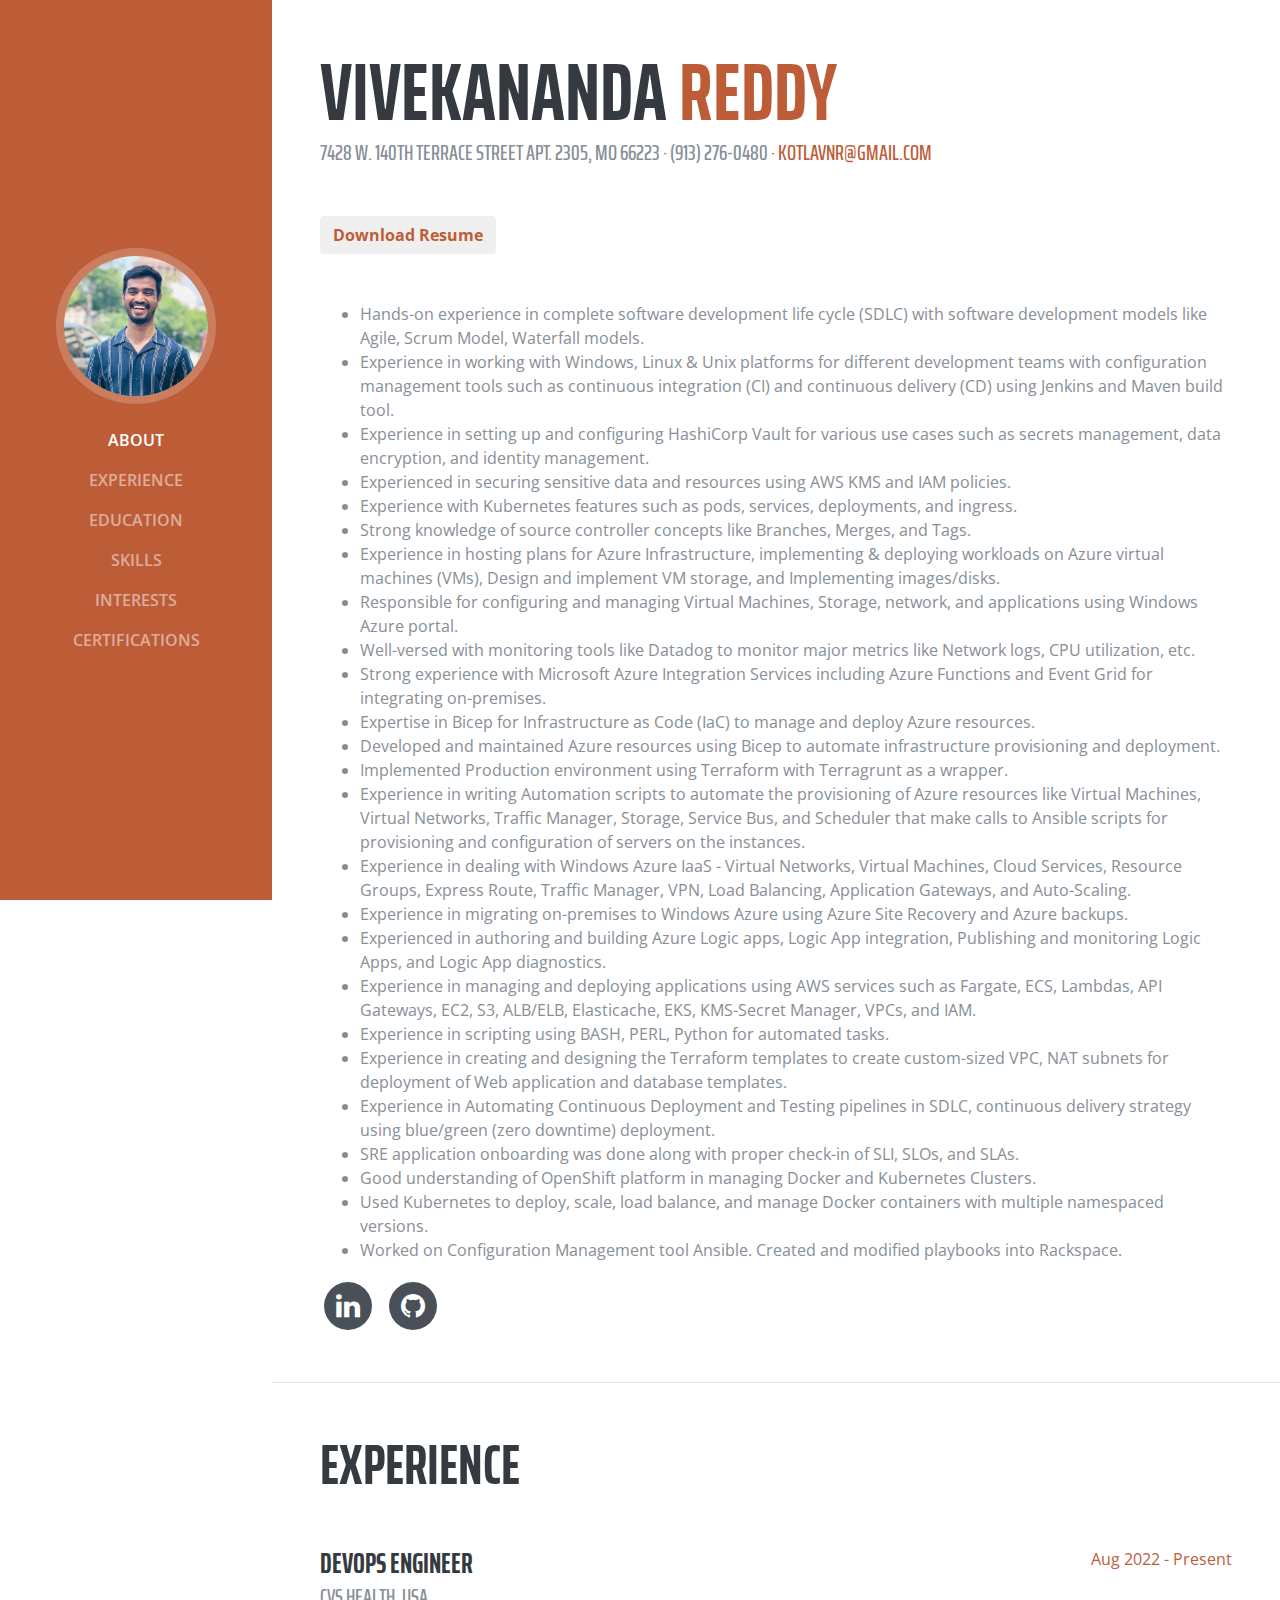
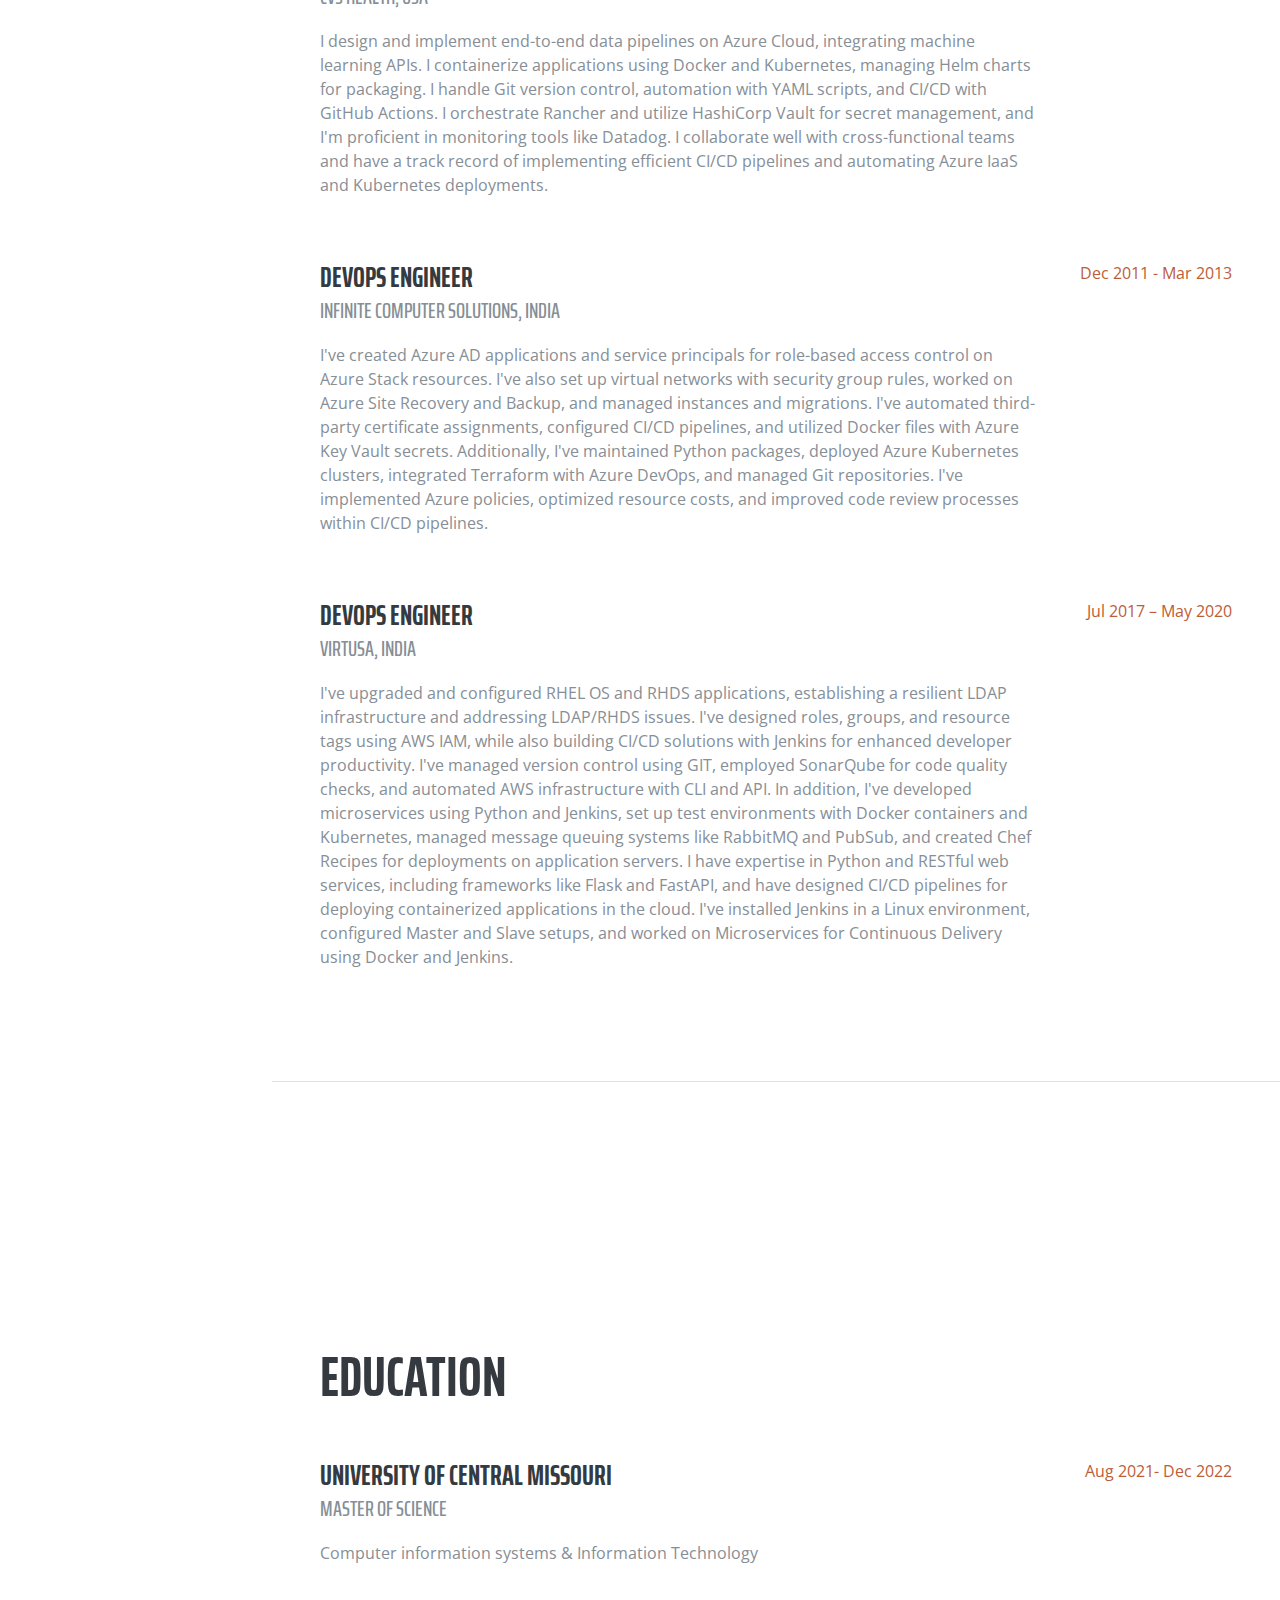
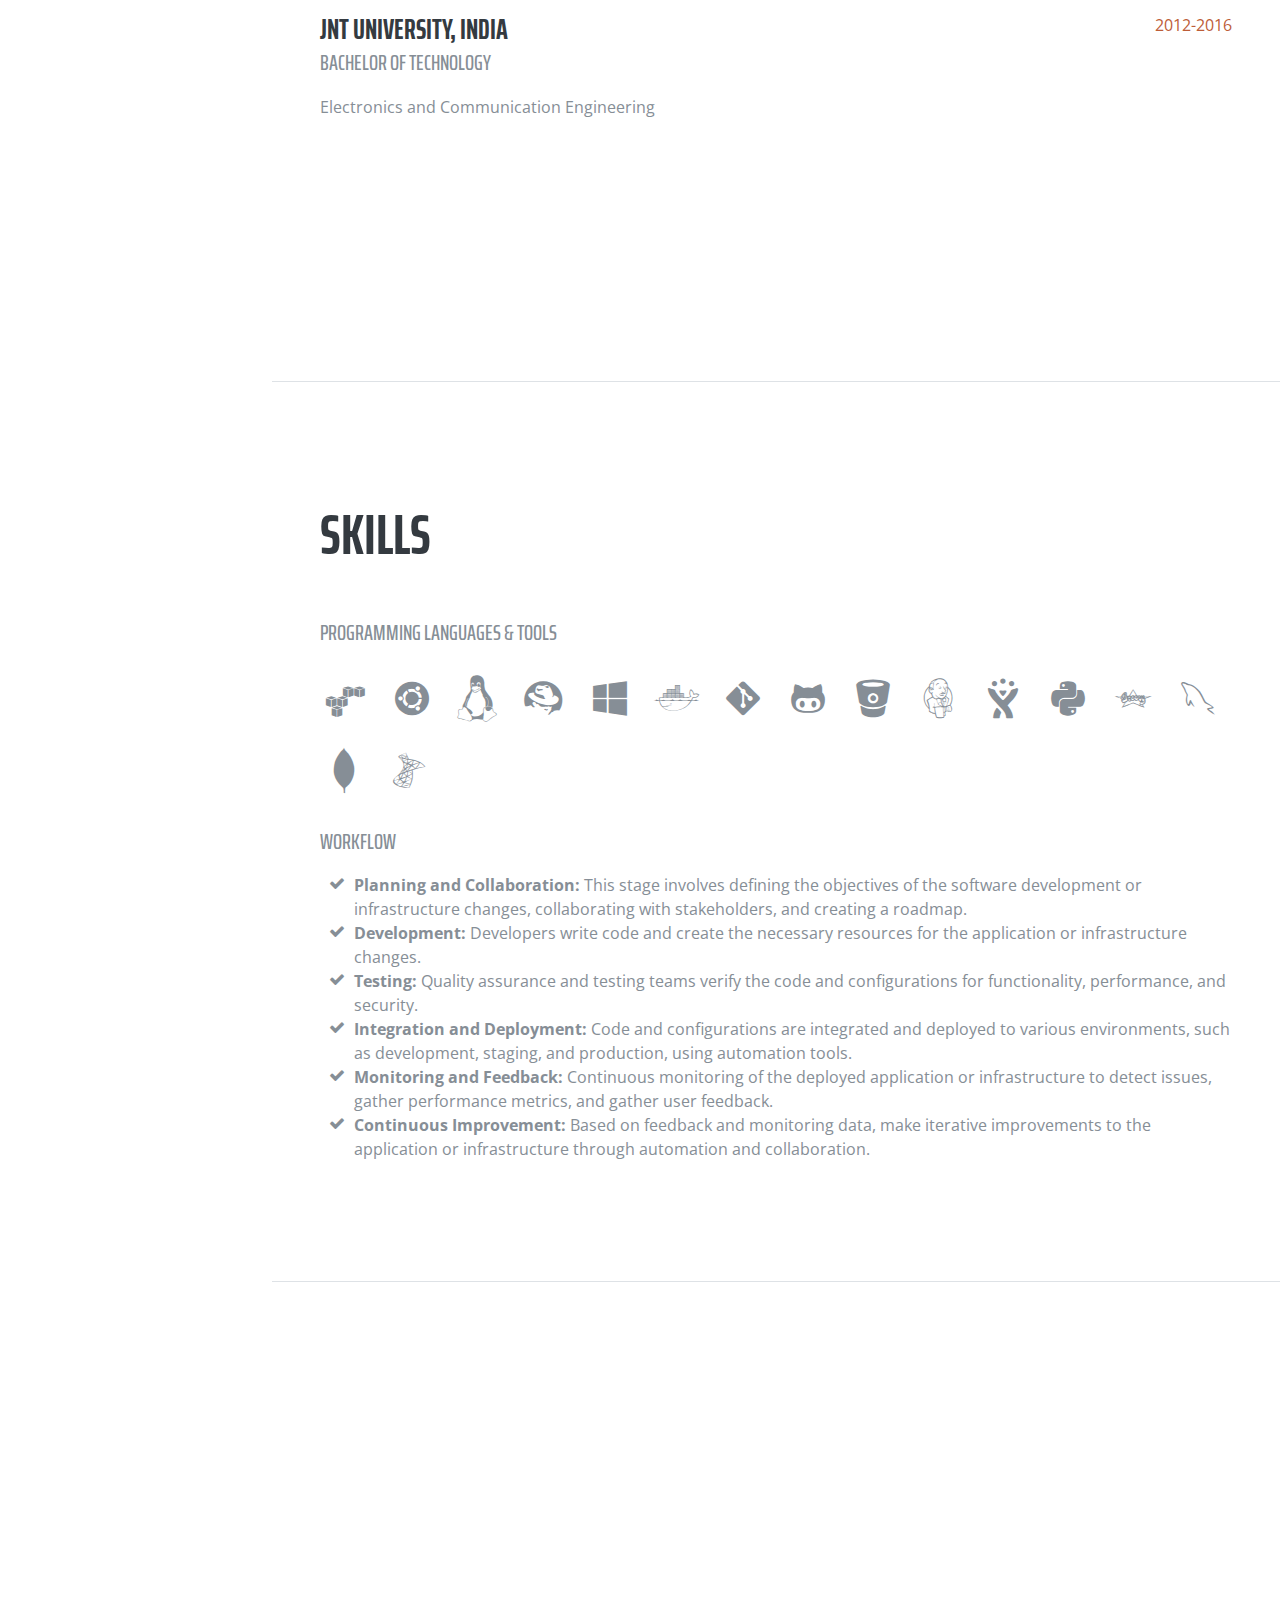
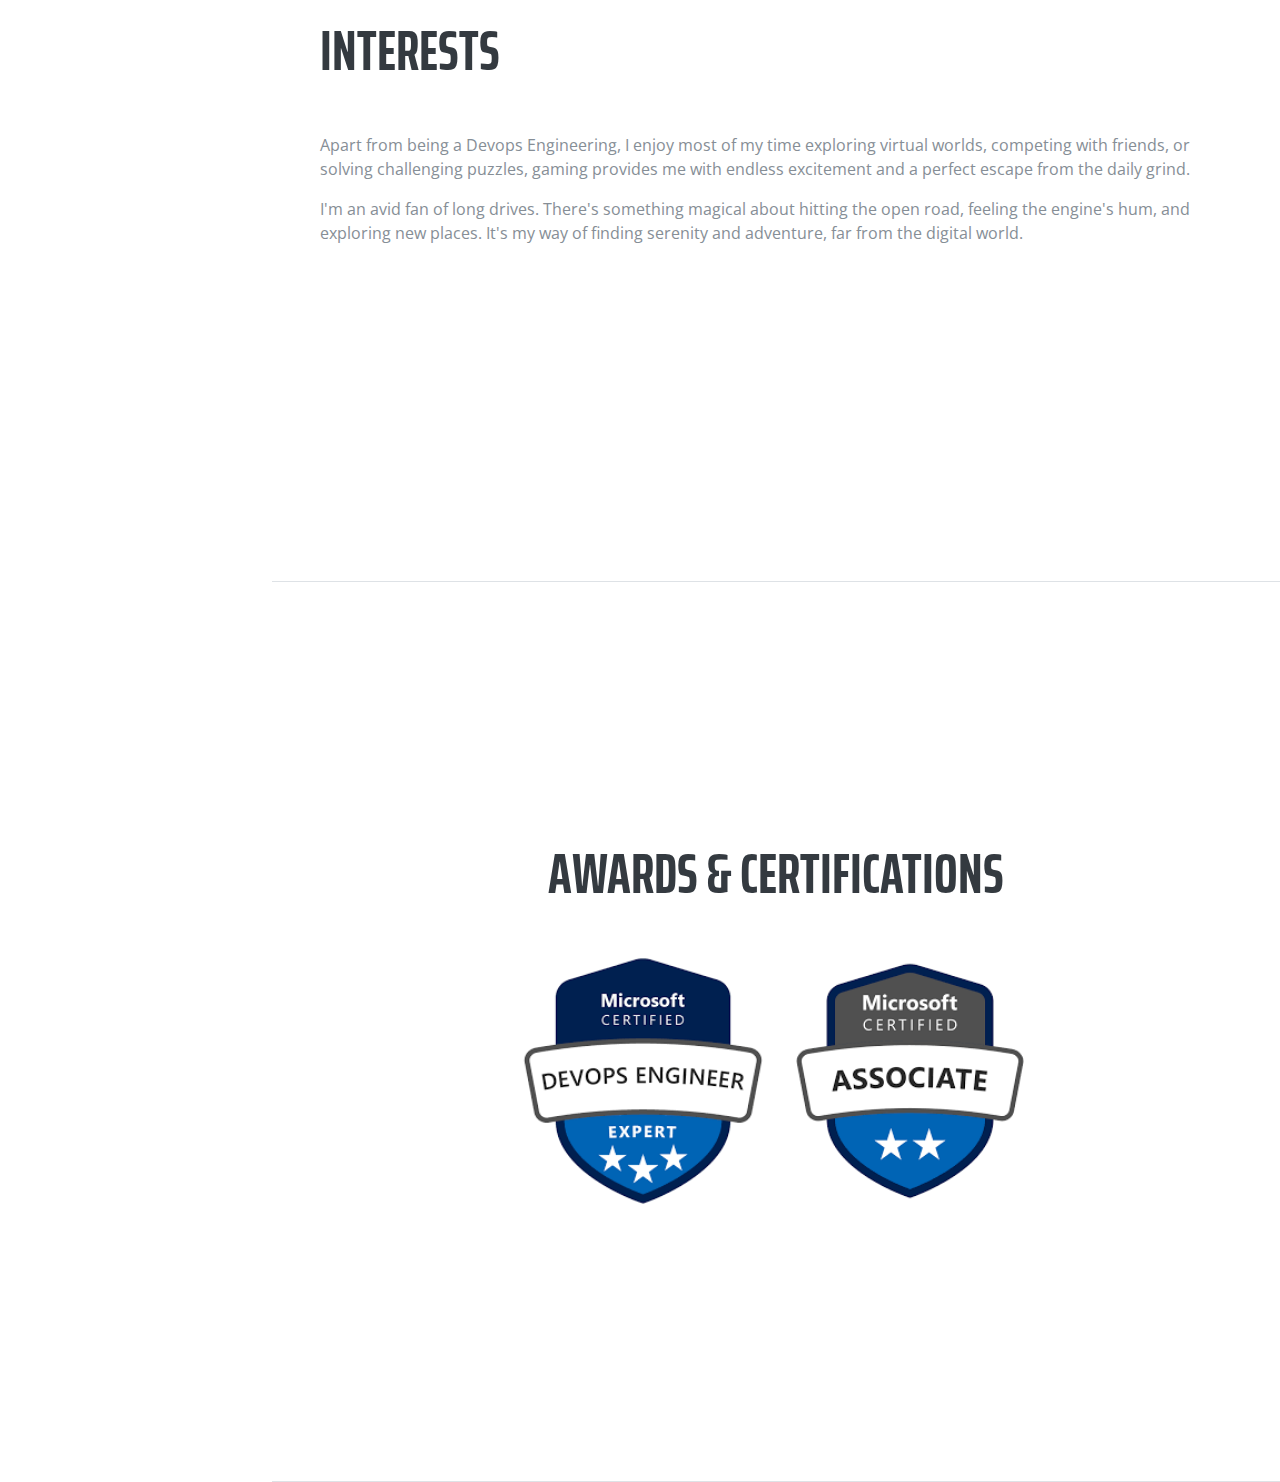
==== index.html @ 9e69df57 "Add files via upload" ====
<!DOCTYPE html>
<html lang="en">

<head>

  <meta charset="utf-8">
  <meta name="viewport" content="width=device-width, initial-scale=1, shrink-to-fit=no">
  <meta name="description" content="">
  <meta name="author" content="">

  <title>Vivekananda Reddy</title>

  <!-- Bootstrap core CSS -->
  <link href="vendor/bootstrap/css/bootstrap.min.css" rel="stylesheet">

  <!-- Custom fonts for this template -->
  <link href="https://fonts.googleapis.com/css?family=Saira+Extra+Condensed:100,200,300,400,500,600,700,800,900"
    rel="stylesheet">
  <link href="https://fonts.googleapis.com/css?family=Open+Sans:300,300i,400,400i,600,600i,700,700i,800,800i"
    rel="stylesheet">
  <link href="vendor/font-awesome/css/font-awesome.min.css" rel="stylesheet">
  <link href="vendor/devicons/css/devicons.min.css" rel="stylesheet">
  <link href="vendor/simple-line-icons/css/simple-line-icons.css" rel="stylesheet">

  <!-- Custom styles for this template -->
  <link href="css/resume.min.css" rel="stylesheet">

</head>

<body id="page-top">

  <nav class="navbar navbar-expand-lg navbar-dark bg-primary fixed-top" id="sideNav">
    <a class="navbar-brand js-scroll-trigger" href="#page-top">
      <span class="d-block d-lg-none">Vivekananda Reddy </span>
      <span class="d-none d-lg-block">
        <img class="img-fluid img-profile rounded-circle mx-auto mb-2" src="img/qwer.jpeg" alt="">
      </span>
    </a>
    <button class="navbar-toggler" type="button" data-toggle="collapse" data-target="#navbarSupportedContent"
      aria-controls="navbarSupportedContent" aria-expanded="false" aria-label="Toggle navigation">
      <span class="navbar-toggler-icon"></span>
    </button>
    <div class="collapse navbar-collapse" id="navbarSupportedContent">
      <ul class="navbar-nav">
        <li class="nav-item">
          <a class="nav-link js-scroll-trigger" href="#about">About</a>
        </li>
        <li class="nav-item">
          <a class="nav-link js-scroll-trigger" href="#experience">Experience</a>
        </li>
        <li class="nav-item">
          <a class="nav-link js-scroll-trigger" href="#education">Education</a>
        </li>
        <li class="nav-item">
          <a class="nav-link js-scroll-trigger" href="#skills">Skills</a>
        </li>
        <li class="nav-item">
          <a class="nav-link js-scroll-trigger" href="#interests">Interests</a>
        </li>
        <li class="nav-item">
          <a class="nav-link js-scroll-trigger" href="#awards">Certifications</a>
        </li>
      </ul>
    </div>
  </nav>

  <div class="container-fluid p-0">

    <section class="resume-section p-3 p-lg-5 d-flex d-column" id="about">
      <div class="my-auto">
        <h1 class="mb-0">Vivekananda
          <span class="text-primary">Reddy</span>
        </h1>
        <div class="subheading mb-5">7428 W. 140th terrace street apt. 2305, MO 66223 · (913) 276-0480 ·
          <a href="mailto:kotlavnr@gmail.com">kotlavnr@gmail.com</a>
        </div>
        <button class="btn rounded font-weight-bold">
          <a href="./img/Vivek_Devops_Resume.docx" download="./img/Vivek_Devops_Resume.docx"
            style="text-decoration: none !important;">Download Resume</a>
        </button>
        <p class="mb-5">
        <ul>
          <li>Hands-on experience in complete software development life cycle (SDLC) with software development models
            like Agile, Scrum Model, Waterfall models.</li>
          <li>Experience in working with Windows, Linux & Unix platforms for different development teams with
            configuration management tools such as continuous integration (CI) and continuous delivery (CD) using
            Jenkins and Maven build tool.</li>
          <li>Experience in setting up and configuring HashiCorp Vault for various use cases such as secrets management,
            data encryption, and identity management.</li>
          <li>Experienced in securing sensitive data and resources using AWS KMS and IAM policies.</li>
          <li>Experience with Kubernetes features such as pods, services, deployments, and ingress.</li>
          <li>Strong knowledge of source controller concepts like Branches, Merges, and Tags.</li>
          <li>Experience in hosting plans for Azure Infrastructure, implementing & deploying workloads on Azure virtual
            machines (VMs), Design and implement VM storage, and Implementing images/disks.</li>
          <li>Responsible for configuring and managing Virtual Machines, Storage, network, and applications using
            Windows Azure portal.</li>
          <li>Well-versed with monitoring tools like Datadog to monitor major metrics like Network logs, CPU
            utilization, etc.</li>
          <li>Strong experience with Microsoft Azure Integration Services including Azure Functions and Event Grid for
            integrating on-premises.</li>
          <li>Expertise in Bicep for Infrastructure as Code (IaC) to manage and deploy Azure resources.</li>
          <li>Developed and maintained Azure resources using Bicep to automate infrastructure provisioning and
            deployment.</li>
          <li>Implemented Production environment using Terraform with Terragrunt as a wrapper.</li>
          <li>Experience in writing Automation scripts to automate the provisioning of Azure resources like Virtual
            Machines, Virtual Networks, Traffic Manager, Storage, Service Bus, and Scheduler that make calls to Ansible
            scripts for provisioning and configuration of servers on the instances.</li>
          <li>Experience in dealing with Windows Azure IaaS - Virtual Networks, Virtual Machines, Cloud Services,
            Resource Groups, Express Route, Traffic Manager, VPN, Load Balancing, Application Gateways, and
            Auto-Scaling.</li>
          <li>Experience in migrating on-premises to Windows Azure using Azure Site Recovery and Azure backups.</li>
          <li>Experienced in authoring and building Azure Logic apps, Logic App integration, Publishing and monitoring
            Logic Apps, and Logic App diagnostics.</li>
          <li>Experience in managing and deploying applications using AWS services such as Fargate, ECS, Lambdas, API
            Gateways, EC2, S3, ALB/ELB, Elasticache, EKS, KMS-Secret Manager, VPCs, and IAM.</li>
          <li>Experience in scripting using BASH, PERL, Python for automated tasks.</li>
          <li>Experience in creating and designing the Terraform templates to create custom-sized VPC, NAT subnets for
            deployment of Web application and database templates.</li>
          <li>Experience in Automating Continuous Deployment and Testing pipelines in SDLC, continuous delivery strategy
            using blue/green (zero downtime) deployment.</li>
          <li>SRE application onboarding was done along with proper check-in of SLI, SLOs, and SLAs.</li>
          <li>Good understanding of OpenShift platform in managing Docker and Kubernetes Clusters.</li>
          <li>Used Kubernetes to deploy, scale, load balance, and manage Docker containers with multiple namespaced
            versions.</li>
          <li>Worked on Configuration Management tool Ansible. Created and modified playbooks into Rackspace.</li>
        </ul>
        </p>
        <ul class="list-inline list-social-icons mb-0">
          <!-- <li class="list-inline-item">
            <a href="#">
              <span class="fa-stack fa-lg">
                <i class="fa fa-circle fa-stack-2x"></i>
                <i class="fa fa-facebook fa-stack-1x fa-inverse"></i>
              </span>
            </a>
          </li>
          <li class="list-inline-item">
            <a href="#">
              <span class="fa-stack fa-lg">
                <i class="fa fa-circle fa-stack-2x"></i>
                <i class="fa fa-twitter fa-stack-1x fa-inverse"></i>
              </span>
            </a>
          </li> -->
          <li class="list-inline-item">
            <a href="https://www.linkedin.com/in/vivek-k-32b853281/" target="_blank">
              <span class="fa-stack fa-lg">
                <i class="fa fa-circle fa-stack-2x"></i>
                <i class="fa fa-linkedin fa-stack-1x fa-inverse"></i>
              </span>
            </a>
          </li>
          <li class="list-inline-item">
            <a href="https://github.com/vivek040404?tab=repositories" target="_blank">
              <span class="fa-stack fa-lg">
                <i class="fa fa-circle fa-stack-2x"></i>
                <i class="fa fa-github fa-stack-1x fa-inverse"></i>
              </span>
            </a>
          </li>
        </ul>
      </div>
    </section>

    <section class="resume-section p-3 p-lg-5 d-flex flex-column" id="experience">
      <div class="my-auto">
        <h2 class="mb-5">Experience</h2>

        <div class="resume-item d-flex flex-column flex-md-row mb-5">
          <div class="resume-content mr-auto">
            <h3 class="mb-0">DevOps Engineer</h3>
            <div class="subheading mb-3">CVS Health, USA</div>
            <p>I design and implement end-to-end data pipelines on Azure Cloud, integrating machine learning APIs. I
              containerize applications using Docker and Kubernetes, managing Helm charts for packaging. I handle Git
              version control, automation with YAML scripts, and CI/CD with GitHub Actions. I orchestrate Rancher and
              utilize HashiCorp Vault for secret management, and I'm proficient in monitoring tools like Datadog. I
              collaborate well with cross-functional teams and have a track record of implementing efficient CI/CD
              pipelines and automating Azure IaaS and Kubernetes deployments.</p>
          </div>
          <div class="resume-date text-md-right">
            <span class="text-primary">Aug 2022 - Present</span>
          </div>
        </div>

        <div class="resume-item d-flex flex-column flex-md-row mb-5">
          <div class="resume-content mr-auto">
            <h3 class="mb-0">DevOps Engineer</h3>
            <div class="subheading mb-3">Infinite Computer Solutions, India</div>
            <p>I've created Azure AD applications and service principals for role-based access control on Azure Stack
              resources. I've also set up virtual networks with security group rules, worked on Azure Site Recovery and
              Backup, and managed instances and migrations. I've automated third-party certificate assignments,
              configured CI/CD pipelines, and utilized Docker files with Azure Key Vault secrets. Additionally, I've
              maintained Python packages, deployed Azure Kubernetes clusters, integrated Terraform with Azure DevOps,
              and managed Git repositories. I've implemented Azure policies, optimized resource costs, and improved code
              review processes within CI/CD pipelines.</p>
          </div>
          <div class="resume-date text-md-right">
            <span class="text-primary">Dec 2011 - Mar 2013</span>
          </div>
        </div>

        <div class="resume-item d-flex flex-column flex-md-row mb-5">
          <div class="resume-content mr-auto">
            <h3 class="mb-0">DevOps Engineer</h3>
            <div class="subheading mb-3">Virtusa, India</div>
            <p>I've upgraded and configured RHEL OS and RHDS applications, establishing a resilient LDAP infrastructure
              and addressing LDAP/RHDS issues. I've designed roles, groups, and resource tags using AWS IAM, while also
              building CI/CD solutions with Jenkins for enhanced developer productivity. I've managed version control
              using GIT, employed SonarQube for code quality checks, and automated AWS infrastructure with CLI and API.

              In addition, I've developed microservices using Python and Jenkins, set up test environments with Docker
              containers and Kubernetes, managed message queuing systems like RabbitMQ and PubSub, and created Chef
              Recipes for deployments on application servers. I have expertise in Python and RESTful web services,
              including frameworks like Flask and FastAPI, and have designed CI/CD pipelines for deploying containerized
              applications in the cloud. I've installed Jenkins in a Linux environment, configured Master and Slave
              setups, and worked on Microservices for Continuous Delivery using Docker and Jenkins.</p>
          </div>
          <div class="resume-date text-md-right">
            <span class="text-primary">Jul 2017 – May 2020</span>
          </div>
        </div>

        <!-- <div class="resume-item d-flex flex-column flex-md-row">
          <div class="resume-content mr-auto">
            <h3 class="mb-0">Web Design Intern</h3>
            <div class="subheading mb-3">Shout! Media Productions</div>
            <p>Collaboratively administrate empowered markets via plug-and-play networks. Dynamically procrastinate B2C
              users after installed base benefits. Dramatically visualize customer directed convergence without
              revolutionary ROI.</p>
          </div>
          <div class="resume-date text-md-right">
            <span class="text-primary">September 2008 - June 2010</span>
          </div>
        </div> -->

      </div>

    </section>

    <section class="resume-section p-3 p-lg-5 d-flex flex-column" id="education">
      <div class="my-auto">
        <h2 class="mb-5">Education</h2>

        <div class="resume-item d-flex flex-column flex-md-row mb-5">
          <div class="resume-content mr-auto">
            <h3 class="mb-0">University Of Central Missouri </h3>
            <div class="subheading mb-3">Master of Science</div>
            <div>Computer information systems & Information Technology</div>
            <!-- <p>GPA: 3.23</p> -->
          </div>
          <div class="resume-date text-md-right">
            <span class="text-primary">Aug 2021- Dec 2022</span>
          </div>
        </div>

        <div class="resume-item d-flex flex-column flex-md-row">
          <div class="resume-content mr-auto">
            <h3 class="mb-0">JNT University, India </h3>
            <div class="subheading mb-3">Bachelor of Technology</div>
            <div>Electronics and Communication Engineering</div>
            <!-- <p>GPA: 3.56</p> -->
          </div>
          <div class="resume-date text-md-right">
            <span class="text-primary">2012-2016</span>
          </div>
        </div>

      </div>
    </section>

    <section class="resume-section p-3 p-lg-5 d-flex flex-column" id="skills">
      <div class="my-auto">
        <h2 class="mb-5">Skills</h2>

        <div class="subheading mb-3">Programming Languages &amp; Tools</div>
        <ul class="list-inline list-icons">
          <li class="list-inline-item">
            <i class="devicons devicons-aws"></i>
          </li>
          <li class="list-inline-item">
            <i class="devicons devicons-ubuntu"></i>
          </li>
          <li class="list-inline-item">
            <i class="devicons devicons-linux"></i>
          </li>
          <li class="list-inline-item">
            <i class="devicons devicons-redhat"></i>
          </li>
          <li class="list-inline-item">
            <i class="devicons devicons-windows"></i>
          </li>
          <li class="list-inline-item">
            <i class="devicons devicons-docker"></i>
          </li>
          <li class="list-inline-item">
            <i class="devicons devicons-git"></i>
          </li>
          <li class="list-inline-item">
            <i class="devicons devicons-github_alt"></i>
          </li>
          <li class="list-inline-item">
            <i class="devicons devicons-bitbucket"></i>
          </li>
          <li class="list-inline-item">
            <i class="devicons devicons-jenkins"></i>
          </li>
          <li class="list-inline-item">
            <i class="devicons devicons-jira"></i>
          </li>
          <li class="list-inline-item">
            <i class="devicons devicons-python"></i>
          </li>
          <li class="list-inline-item">
            <i class="devicons devicons-groovy"></i>
          </li>
          <li class="list-inline-item">
            <i class="devicons devicons-mysql"></i>
          </li>
          <li class="list-inline-item">
            <i class="devicons devicons-mongodb"></i>
          </li>
          <li class="list-inline-item">
            <i class="devicons devicons-msql_server"></i>
          </li>
        </ul>

        <div class="subheading mb-3">Workflow</div>
        <ul class="fa-ul mb-0">
          <li>
            <i class="fa-li fa fa-check"></i>
            <b>Planning and Collaboration:</b> This stage involves defining the objectives of the software development
            or
            infrastructure changes, collaborating with stakeholders, and creating a roadmap.
          </li>
          <li>
            <i class="fa-li fa fa-check"></i>
            <b>Development:</b> Developers write code and create the necessary resources for the application or
            infrastructure changes.
          </li>
          <li>
            <i class="fa-li fa fa-check"></i>
            <b>Testing:</b> Quality assurance and testing teams verify the code and configurations for functionality,
            performance, and security.
          </li>
          <li>
            <i class="fa-li fa fa-check"></i>
            <b>Integration and Deployment:</b> Code and configurations are integrated and deployed to various
            environments, such as development, staging, and production, using automation tools.
          </li>
          <li>
            <i class="fa-li fa fa-check"></i>
            <b>Monitoring and Feedback:</b> Continuous monitoring of the deployed application or infrastructure to
            detect issues, gather performance metrics, and gather user feedback.
          </li>
          <li>
            <i class="fa-li fa fa-check"></i>
            <b>Continuous Improvement:</b> Based on feedback and monitoring data, make iterative improvements to the
            application or infrastructure through automation and collaboration.
          </li>
        </ul>
      </div>
    </section>

    <section class="resume-section p-3 p-lg-5 d-flex flex-column" id="interests">
      <div class="my-auto">
        <h2 class="mb-5">Interests</h2>
        <p>Apart from being a Devops Engineering, I enjoy most of my time exploring virtual worlds, competing with
          friends,
          or solving challenging puzzles, gaming provides me with endless excitement and a perfect escape from the daily
          grind.</p>
        <p class="mb-0"> I'm an avid fan of long drives. There's something magical about hitting the open road, feeling
          the engine's hum, and exploring new places. It's my way of finding serenity and adventure, far from the
          digital world.</p>
      </div>
    </section>

    <section class="resume-section d-flex flex-row align-items-center" id="awards">
      <div class="mx-auto">
        <h2 class="mb-5 text-center">Awards &amp; Certifications</h2>
        <ul class="list-inline list-icons text-center">
          <li class="list-inline-item">
            <img
              src="[data-uri]"
              alt="Sample Image" width="250px" height="250px">
          </li>
          <li class="list-inline-item">
            <img
              src="[data-uri]"
              alt="Sample Image" width="250px" height="250px">
          </li>
        </ul>
      </div>
    </section>
  </div>

  <!-- Bootstrap core JavaScript -->
  <script src="vendor/jquery/jquery.min.js"></script>
  <script src="vendor/bootstrap/js/bootstrap.bundle.min.js"></script>

  <!-- Plugin JavaScript -->
  <script src="vendor/jquery-easing/jquery.easing.min.js"></script>

  <!-- Custom scripts for this template -->
  <script src="js/resume.min.js"></script>

</body>

</html>
---- vendor/devicons/css/devicons.min.css ----
/*!
 *  Devicons 1.8.0 made by Theodore Vorillas / http://vorillaz.com 
 */
@font-face {
    font-family: devicons;
    src: url(../fonts/devicons.eot?xqxft6);
    src: url(../fonts/devicons.eot?#iefixxqxft6) format("embedded-opentype"), url(../fonts/devicons.woff?xqxft6) format("woff"), url(../fonts/devicons.ttf?xqxft6) format("truetype"), url(../fonts/devicons.svg?xqxft6#devicons) format("svg");
    font-weight: 400;
    font-style: normal
}

.devicons {
    font-family: devicons;
    speak: none;
    font-style: normal;
    font-weight: 400;
    font-variant: normal;
    text-transform: none;
    line-height: 1;
    -webkit-font-smoothing: antialiased;
    -moz-osx-font-smoothing: grayscale
}

.devicons-git:before {
    content: "\e602"
}

.devicons-git_compare:before {
    content: "\e628"
}

.devicons-git_branch:before {
    content: "\e625"
}

.devicons-git_commit:before {
    content: "\e629"
}

.devicons-git_pull_request:before {
    content: "\e626"
}

.devicons-git_merge:before {
    content: "\e627"
}

.devicons-bitbucket:before {
    content: "\e603"
}

.devicons-github_alt:before {
    content: "\e608"
}

.devicons-github_badge:before {
    content: "\e609"
}

.devicons-github:before {
    content: "\e60a"
}

.devicons-github_full:before {
    content: "\e617"
}

.devicons-java:before {
    content: "\e638"
}

.devicons-ruby:before {
    content: "\e639"
}

.devicons-scala:before {
    content: "\e637"
}

.devicons-python:before {
    content: "\e63c"
}

.devicons-go:before {
    content: "\e624"
}

.devicons-ruby_on_rails:before {
    content: "\e63b"
}

.devicons-django:before {
    content: "\e61d"
}

.devicons-markdown:before {
    content: "\e63e"
}

.devicons-php:before {
    content: "\e63d"
}

.devicons-mysql:before {
    content: "\e604"
}

.devicons-streamline:before {
    content: "\e605"
}

.devicons-database:before {
    content: "\e606"
}

.devicons-laravel:before {
    content: "\e63f"
}

.devicons-javascript:before {
    content: "\e64e"
}

.devicons-angular:before {
    content: "\e653"
}

.devicons-backbone:before {
    content: "\e652"
}

.devicons-coffeescript:before {
    content: "\e651"
}

.devicons-jquery:before {
    content: "\e650"
}

.devicons-modernizr:before {
    content: "\e620"
}

.devicons-jquery_ui:before {
    content: "\e654"
}

.devicons-ember:before {
    content: "\e61b"
}

.devicons-dojo:before {
    content: "\e61c"
}

.devicons-nodejs:before {
    content: "\e619"
}

.devicons-nodejs_small:before {
    content: "\e618"
}

.devicons-javascript_shield:before {
    content: "\e64f"
}

.devicons-bootstrap:before {
    content: "\e647"
}

.devicons-sass:before {
    content: "\e64b"
}

.devicons-css3_full:before {
    content: "\e64a"
}

.devicons-css3:before {
    content: "\e649"
}

.devicons-html5:before {
    content: "\e636"
}

.devicons-html5_multimedia:before {
    content: "\e632"
}

.devicons-html5_device_access:before {
    content: "\e633"
}

.devicons-html5_3d_effects:before {
    content: "\e635"
}

.devicons-html5_connectivity:before {
    content: "\e634"
}

.devicons-ghost_small:before {
    content: "\e614"
}

.devicons-ghost:before {
    content: "\e61f"
}

.devicons-magento:before {
    content: "\e640"
}

.devicons-joomla:before {
    content: "\e641"
}

.devicons-jekyll_small:before {
    content: "\e60d"
}

.devicons-drupal:before {
    content: "\e642"
}

.devicons-wordpress:before {
    content: "\e60b"
}

.devicons-grunt:before {
    content: "\e64c"
}

.devicons-bower:before {
    content: "\e64d"
}

.devicons-npm:before {
    content: "\e61e"
}

.devicons-yahoo_small:before {
    content: "\e62b"
}

.devicons-yahoo:before {
    content: "\e615"
}

.devicons-bing_small:before {
    content: "\e600"
}

.devicons-windows:before {
    content: "\e60f"
}

.devicons-linux:before {
    content: "\e612"
}

.devicons-ubuntu:before {
    content: "\e63a"
}

.devicons-android:before {
    content: "\e60e"
}

.devicons-apple:before {
    content: "\e611"
}

.devicons-appstore:before {
    content: "\e613"
}

.devicons-phonegap:before {
    content: "\e630"
}

.devicons-blackberry:before {
    content: "\e623"
}

.devicons-stackoverflow:before {
    content: "\e610"
}

.devicons-techcrunch:before {
    content: "\e62c"
}

.devicons-codrops:before {
    content: "\e62f"
}

.devicons-css_tricks:before {
    content: "\e601"
}

.devicons-smashing_magazine:before {
    content: "\e62d"
}

.devicons-netmagazine:before {
    content: "\e62e"
}

.devicons-codepen:before {
    content: "\e616"
}

.devicons-cssdeck:before {
    content: "\e62a"
}

.devicons-hackernews:before {
    content: "\e61a"
}

.devicons-dropbox:before {
    content: "\e607"
}

.devicons-google_drive:before {
    content: "\e631"
}

.devicons-visualstudio:before {
    content: "\e60c"
}

.devicons-unity_small:before {
    content: "\e621"
}

.devicons-raspberry_pi:before {
    content: "\e622"
}

.devicons-chrome:before {
    content: "\e643"
}

.devicons-ie:before {
    content: "\e644"
}

.devicons-firefox:before {
    content: "\e645"
}

.devicons-opera:before {
    content: "\e646"
}

.devicons-safari:before {
    content: "\e648"
}

.devicons-swift:before {
    content: "\e655"
}

.devicons-symfony:before {
    content: "\e656"
}

.devicons-symfony_badge:before {
    content: "\e657"
}

.devicons-less:before {
    content: "\e658"
}

.devicons-stylus:before {
    content: "\e659"
}

.devicons-trello:before {
    content: "\e65a"
}

.devicons-atlassian:before {
    content: "\e65b"
}

.devicons-jira:before {
    content: "\e65c"
}

.devicons-envato:before {
    content: "\e65d"
}

.devicons-snap_svg:before {
    content: "\e65e"
}

.devicons-raphael:before {
    content: "\e65f"
}

.devicons-google_analytics:before {
    content: "\e660"
}

.devicons-compass:before {
    content: "\e661"
}

.devicons-onedrive:before {
    content: "\e662"
}

.devicons-gulp:before {
    content: "\e663"
}

.devicons-atom:before {
    content: "\e664"
}

.devicons-cisco:before {
    content: "\e665"
}

.devicons-nancy:before {
    content: "\e666"
}

.devicons-clojure:before {
    content: "\e668"
}

.devicons-clojure_alt:before {
    content: "\e66a"
}

.devicons-perl:before {
    content: "\e669"
}

.devicons-celluloid:before {
    content: "\e66b"
}

.devicons-w3c:before {
    content: "\e66c"
}

.devicons-redis:before {
    content: "\e66d"
}

.devicons-postgresql:before {
    content: "\e66e"
}

.devicons-webplatform:before {
    content: "\e66f"
}

.devicons-jenkins:before {
    content: "\e667"
}

.devicons-requirejs:before {
    content: "\e670"
}

.devicons-opensource:before {
    content: "\e671"
}

.devicons-typo3:before {
    content: "\e672"
}

.devicons-uikit:before {
    content: "\e673"
}

.devicons-doctrine:before {
    content: "\e674"
}

.devicons-groovy:before {
    content: "\e675"
}

.devicons-nginx:before {
    content: "\e676"
}

.devicons-haskell:before {
    content: "\e677"
}

.devicons-zend:before {
    content: "\e678"
}

.devicons-gnu:before {
    content: "\e679"
}

.devicons-yeoman:before {
    content: "\e67a"
}

.devicons-heroku:before {
    content: "\e67b"
}

.devicons-debian:before {
    content: "\e67d"
}

.devicons-travis:before {
    content: "\e67e"
}

.devicons-dotnet:before {
    content: "\e67f"
}

.devicons-codeigniter:before {
    content: "\e680"
}

.devicons-javascript_badge:before {
    content: "\e681"
}

.devicons-yii:before {
    content: "\e682"
}

.devicons-msql_server:before {
    content: "\e67c"
}

.devicons-composer:before {
    content: "\e683"
}

.devicons-krakenjs_badge:before {
    content: "\e684"
}

.devicons-krakenjs:before {
    content: "\e685"
}

.devicons-mozilla:before {
    content: "\e686"
}

.devicons-firebase:before {
    content: "\e687"
}

.devicons-sizzlejs:before {
    content: "\e688"
}

.devicons-creativecommons:before {
    content: "\e689"
}

.devicons-creativecommons_badge:before {
    content: "\e68a"
}

.devicons-mitlicence:before {
    content: "\e68b"
}

.devicons-senchatouch:before {
    content: "\e68c"
}

.devicons-bugsense:before {
    content: "\e68d"
}

.devicons-extjs:before {
    content: "\e68e"
}

.devicons-mootools_badge:before {
    content: "\e68f"
}

.devicons-mootools:before {
    content: "\e690"
}

.devicons-ruby_rough:before {
    content: "\e691"
}

.devicons-komodo:before {
    content: "\e692"
}

.devicons-coda:before {
    content: "\e693"
}

.devicons-bintray:before {
    content: "\e694"
}

.devicons-terminal:before {
    content: "\e695"
}

.devicons-code:before {
    content: "\e696"
}

.devicons-responsive:before {
    content: "\e697"
}

.devicons-dart:before {
    content: "\e698"
}

.devicons-aptana:before {
    content: "\e699"
}

.devicons-mailchimp:before {
    content: "\e69a"
}

.devicons-netbeans:before {
    content: "\e69b"
}

.devicons-dreamweaver:before {
    content: "\e69c"
}

.devicons-brackets:before {
    content: "\e69d"
}

.devicons-eclipse:before {
    content: "\e69e"
}

.devicons-cloud9:before {
    content: "\e69f"
}

.devicons-scrum:before {
    content: "\e6a0"
}

.devicons-prolog:before {
    content: "\e6a1"
}

.devicons-terminal_badge:before {
    content: "\e6a2"
}

.devicons-code_badge:before {
    content: "\e6a3"
}

.devicons-mongodb:before {
    content: "\e6a4"
}

.devicons-meteor:before {
    content: "\e6a5"
}

.devicons-meteorfull:before {
    content: "\e6a6"
}

.devicons-fsharp:before {
    content: "\e6a7"
}

.devicons-rust:before {
    content: "\e6a8"
}

.devicons-ionic:before {
    content: "\e6a9"
}

.devicons-sublime:before {
    content: "\e6aa"
}

.devicons-appcelerator:before {
    content: "\e6ab"
}

.devicons-asterisk:before {
    content: "\e6ac"
}

.devicons-aws:before {
    content: "\e6ad"
}

.devicons-digital-ocean:before {
    content: "\e6ae"
}

.devicons-dlang:before {
    content: "\e6af"
}

.devicons-docker:before {
    content: "\e6b0"
}

.devicons-erlang:before {
    content: "\e6b1"
}

.devicons-google-cloud-platform:before {
    content: "\e6b2"
}

.devicons-grails:before {
    content: "\e6b3"
}

.devicons-illustrator:before {
    content: "\e6b4"
}

.devicons-intellij:before {
    content: "\e6b5"
}

.devicons-materializecss:before {
    content: "\e6b6"
}

.devicons-openshift:before {
    content: "\e6b7"
}

.devicons-photoshop:before {
    content: "\e6b8"
}

.devicons-rackspace:before {
    content: "\e6b9"
}

.devicons-react:before {
    content: "\e6ba"
}

.devicons-redhat:before {
    content: "\e6bb"
}

.devicons-scriptcs:before {
    content: "\e6bc"
}

.devicons-sqllite:before {
    content: "\e6c4"
}

.devicons-vim:before {
    content: "\e6c5"
}
---- vendor/simple-line-icons/css/simple-line-icons.css ----
@font-face {
  font-family: 'simple-line-icons';
  src: url('../fonts/Simple-Line-Icons.eot?v=2.4.0');
  src: url('../fonts/Simple-Line-Icons.eot?v=2.4.0#iefix') format('embedded-opentype'), url('../fonts/Simple-Line-Icons.woff2?v=2.4.0') format('woff2'), url('../fonts/Simple-Line-Icons.ttf?v=2.4.0') format('truetype'), url('../fonts/Simple-Line-Icons.woff?v=2.4.0') format('woff'), url('../fonts/Simple-Line-Icons.svg?v=2.4.0#simple-line-icons') format('svg');
  font-weight: normal;
  font-style: normal;
}
/*
 Use the following CSS code if you want to have a class per icon.
 Instead of a list of all class selectors, you can use the generic [class*="icon-"] selector, but it's slower:
*/
.icon-user,
.icon-people,
.icon-user-female,
.icon-user-follow,
.icon-user-following,
.icon-user-unfollow,
.icon-login,
.icon-logout,
.icon-emotsmile,
.icon-phone,
.icon-call-end,
.icon-call-in,
.icon-call-out,
.icon-map,
.icon-location-pin,
.icon-direction,
.icon-directions,
.icon-compass,
.icon-layers,
.icon-menu,
.icon-list,
.icon-options-vertical,
.icon-options,
.icon-arrow-down,
.icon-arrow-left,
.icon-arrow-right,
.icon-arrow-up,
.icon-arrow-up-circle,
.icon-arrow-left-circle,
.icon-arrow-right-circle,
.icon-arrow-down-circle,
.icon-check,
.icon-clock,
.icon-plus,
.icon-minus,
.icon-close,
.icon-event,
.icon-exclamation,
.icon-organization,
.icon-trophy,
.icon-screen-smartphone,
.icon-screen-desktop,
.icon-plane,
.icon-notebook,
.icon-mustache,
.icon-mouse,
.icon-magnet,
.icon-energy,
.icon-disc,
.icon-cursor,
.icon-cursor-move,
.icon-crop,
.icon-chemistry,
.icon-speedometer,
.icon-shield,
.icon-screen-tablet,
.icon-magic-wand,
.icon-hourglass,
.icon-graduation,
.icon-ghost,
.icon-game-controller,
.icon-fire,
.icon-eyeglass,
.icon-envelope-open,
.icon-envelope-letter,
.icon-bell,
.icon-badge,
.icon-anchor,
.icon-wallet,
.icon-vector,
.icon-speech,
.icon-puzzle,
.icon-printer,
.icon-present,
.icon-playlist,
.icon-pin,
.icon-picture,
.icon-handbag,
.icon-globe-alt,
.icon-globe,
.icon-folder-alt,
.icon-folder,
.icon-film,
.icon-feed,
.icon-drop,
.icon-drawer,
.icon-docs,
.icon-doc,
.icon-diamond,
.icon-cup,
.icon-calculator,
.icon-bubbles,
.icon-briefcase,
.icon-book-open,
.icon-basket-loaded,
.icon-basket,
.icon-bag,
.icon-action-undo,
.icon-action-redo,
.icon-wrench,
.icon-umbrella,
.icon-trash,
.icon-tag,
.icon-support,
.icon-frame,
.icon-size-fullscreen,
.icon-size-actual,
.icon-shuffle,
.icon-share-alt,
.icon-share,
.icon-rocket,
.icon-question,
.icon-pie-chart,
.icon-pencil,
.icon-note,
.icon-loop,
.icon-home,
.icon-grid,
.icon-graph,
.icon-microphone,
.icon-music-tone-alt,
.icon-music-tone,
.icon-earphones-alt,
.icon-earphones,
.icon-equalizer,
.icon-like,
.icon-dislike,
.icon-control-start,
.icon-control-rewind,
.icon-control-play,
.icon-control-pause,
.icon-control-forward,
.icon-control-end,
.icon-volume-1,
.icon-volume-2,
.icon-volume-off,
.icon-calendar,
.icon-bulb,
.icon-chart,
.icon-ban,
.icon-bubble,
.icon-camrecorder,
.icon-camera,
.icon-cloud-download,
.icon-cloud-upload,
.icon-envelope,
.icon-eye,
.icon-flag,
.icon-heart,
.icon-info,
.icon-key,
.icon-link,
.icon-lock,
.icon-lock-open,
.icon-magnifier,
.icon-magnifier-add,
.icon-magnifier-remove,
.icon-paper-clip,
.icon-paper-plane,
.icon-power,
.icon-refresh,
.icon-reload,
.icon-settings,
.icon-star,
.icon-symbol-female,
.icon-symbol-male,
.icon-target,
.icon-credit-card,
.icon-paypal,
.icon-social-tumblr,
.icon-social-twitter,
.icon-social-facebook,
.icon-social-instagram,
.icon-social-linkedin,
.icon-social-pinterest,
.icon-social-github,
.icon-social-google,
.icon-social-reddit,
.icon-social-skype,
.icon-social-dribbble,
.icon-social-behance,
.icon-social-foursqare,
.icon-social-soundcloud,
.icon-social-spotify,
.icon-social-stumbleupon,
.icon-social-youtube,
.icon-social-dropbox,
.icon-social-vkontakte,
.icon-social-steam {
  font-family: 'simple-line-icons';
  speak: none;
  font-style: normal;
  font-weight: normal;
  font-variant: normal;
  text-transform: none;
  line-height: 1;
  /* Better Font Rendering =========== */
  -webkit-font-smoothing: antialiased;
  -moz-osx-font-smoothing: grayscale;
}
.icon-user:before {
  content: "\e005";
}
.icon-people:before {
  content: "\e001";
}
.icon-user-female:before {
  content: "\e000";
}
.icon-user-follow:before {
  content: "\e002";
}
.icon-user-following:before {
  content: "\e003";
}
.icon-user-unfollow:before {
  content: "\e004";
}
.icon-login:before {
  content: "\e066";
}
.icon-logout:before {
  content: "\e065";
}
.icon-emotsmile:before {
  content: "\e021";
}
.icon-phone:before {
  content: "\e600";
}
.icon-call-end:before {
  content: "\e048";
}
.icon-call-in:before {
  content: "\e047";
}
.icon-call-out:before {
  content: "\e046";
}
.icon-map:before {
  content: "\e033";
}
.icon-location-pin:before {
  content: "\e096";
}
.icon-direction:before {
  content: "\e042";
}
.icon-directions:before {
  content: "\e041";
}
.icon-compass:before {
  content: "\e045";
}
.icon-layers:before {
  content: "\e034";
}
.icon-menu:before {
  content: "\e601";
}
.icon-list:before {
  content: "\e067";
}
.icon-options-vertical:before {
  content: "\e602";
}
.icon-options:before {
  content: "\e603";
}
.icon-arrow-down:before {
  content: "\e604";
}
.icon-arrow-left:before {
  content: "\e605";
}
.icon-arrow-right:before {
  content: "\e606";
}
.icon-arrow-up:before {
  content: "\e607";
}
.icon-arrow-up-circle:before {
  content: "\e078";
}
.icon-arrow-left-circle:before {
  content: "\e07a";
}
.icon-arrow-right-circle:before {
  content: "\e079";
}
.icon-arrow-down-circle:before {
  content: "\e07b";
}
.icon-check:before {
  content: "\e080";
}
.icon-clock:before {
  content: "\e081";
}
.icon-plus:before {
  content: "\e095";
}
.icon-minus:before {
  content: "\e615";
}
.icon-close:before {
  content: "\e082";
}
.icon-event:before {
  content: "\e619";
}
.icon-exclamation:before {
  content: "\e617";
}
.icon-organization:before {
  content: "\e616";
}
.icon-trophy:before {
  content: "\e006";
}
.icon-screen-smartphone:before {
  content: "\e010";
}
.icon-screen-desktop:before {
  content: "\e011";
}
.icon-plane:before {
  content: "\e012";
}
.icon-notebook:before {
  content: "\e013";
}
.icon-mustache:before {
  content: "\e014";
}
.icon-mouse:before {
  content: "\e015";
}
.icon-magnet:before {
  content: "\e016";
}
.icon-energy:before {
  content: "\e020";
}
.icon-disc:before {
  content: "\e022";
}
.icon-cursor:before {
  content: "\e06e";
}
.icon-cursor-move:before {
  content: "\e023";
}
.icon-crop:before {
  content: "\e024";
}
.icon-chemistry:before {
  content: "\e026";
}
.icon-speedometer:before {
  content: "\e007";
}
.icon-shield:before {
  content: "\e00e";
}
.icon-screen-tablet:before {
  content: "\e00f";
}
.icon-magic-wand:before {
  content: "\e017";
}
.icon-hourglass:before {
  content: "\e018";
}
.icon-graduation:before {
  content: "\e019";
}
.icon-ghost:before {
  content: "\e01a";
}
.icon-game-controller:before {
  content: "\e01b";
}
.icon-fire:before {
  content: "\e01c";
}
.icon-eyeglass:before {
  content: "\e01d";
}
.icon-envelope-open:before {
  content: "\e01e";
}
.icon-envelope-letter:before {
  content: "\e01f";
}
.icon-bell:before {
  content: "\e027";
}
.icon-badge:before {
  content: "\e028";
}
.icon-anchor:before {
  content: "\e029";
}
.icon-wallet:before {
  content: "\e02a";
}
.icon-vector:before {
  content: "\e02b";
}
.icon-speech:before {
  content: "\e02c";
}
.icon-puzzle:before {
  content: "\e02d";
}
.icon-printer:before {
  content: "\e02e";
}
.icon-present:before {
  content: "\e02f";
}
.icon-playlist:before {
  content: "\e030";
}
.icon-pin:before {
  content: "\e031";
}
.icon-picture:before {
  content: "\e032";
}
.icon-handbag:before {
  content: "\e035";
}
.icon-globe-alt:before {
  content: "\e036";
}
.icon-globe:before {
  content: "\e037";
}
.icon-folder-alt:before {
  content: "\e039";
}
.icon-folder:before {
  content: "\e089";
}
.icon-film:before {
  content: "\e03a";
}
.icon-feed:before {
  content: "\e03b";
}
.icon-drop:before {
  content: "\e03e";
}
.icon-drawer:before {
  content: "\e03f";
}
.icon-docs:before {
  content: "\e040";
}
.icon-doc:before {
  content: "\e085";
}
.icon-diamond:before {
  content: "\e043";
}
.icon-cup:before {
  content: "\e044";
}
.icon-calculator:before {
  content: "\e049";
}
.icon-bubbles:before {
  content: "\e04a";
}
.icon-briefcase:before {
  content: "\e04b";
}
.icon-book-open:before {
  content: "\e04c";
}
.icon-basket-loaded:before {
  content: "\e04d";
}
.icon-basket:before {
  content: "\e04e";
}
.icon-bag:before {
  content: "\e04f";
}
.icon-action-undo:before {
  content: "\e050";
}
.icon-action-redo:before {
  content: "\e051";
}
.icon-wrench:before {
  content: "\e052";
}
.icon-umbrella:before {
  content: "\e053";
}
.icon-trash:before {
  content: "\e054";
}
.icon-tag:before {
  content: "\e055";
}
.icon-support:before {
  content: "\e056";
}
.icon-frame:before {
  content: "\e038";
}
.icon-size-fullscreen:before {
  content: "\e057";
}
.icon-size-actual:before {
  content: "\e058";
}
.icon-shuffle:before {
  content: "\e059";
}
.icon-share-alt:before {
  content: "\e05a";
}
.icon-share:before {
  content: "\e05b";
}
.icon-rocket:before {
  content: "\e05c";
}
.icon-question:before {
  content: "\e05d";
}
.icon-pie-chart:before {
  content: "\e05e";
}
.icon-pencil:before {
  content: "\e05f";
}
.icon-note:before {
  content: "\e060";
}
.icon-loop:before {
  content: "\e064";
}
.icon-home:before {
  content: "\e069";
}
.icon-grid:before {
  content: "\e06a";
}
.icon-graph:before {
  content: "\e06b";
}
.icon-microphone:before {
  content: "\e063";
}
.icon-music-tone-alt:before {
  content: "\e061";
}
.icon-music-tone:before {
  content: "\e062";
}
.icon-earphones-alt:before {
  content: "\e03c";
}
.icon-earphones:before {
  content: "\e03d";
}
.icon-equalizer:before {
  content: "\e06c";
}
.icon-like:before {
  content: "\e068";
}
.icon-dislike:before {
  content: "\e06d";
}
.icon-control-start:before {
  content: "\e06f";
}
.icon-control-rewind:before {
  content: "\e070";
}
.icon-control-play:before {
  content: "\e071";
}
.icon-control-pause:before {
  content: "\e072";
}
.icon-control-forward:before {
  content: "\e073";
}
.icon-control-end:before {
  content: "\e074";
}
.icon-volume-1:before {
  content: "\e09f";
}
.icon-volume-2:before {
  content: "\e0a0";
}
.icon-volume-off:before {
  content: "\e0a1";
}
.icon-calendar:before {
  content: "\e075";
}
.icon-bulb:before {
  content: "\e076";
}
.icon-chart:before {
  content: "\e077";
}
.icon-ban:before {
  content: "\e07c";
}
.icon-bubble:before {
  content: "\e07d";
}
.icon-camrecorder:before {
  content: "\e07e";
}
.icon-camera:before {
  content: "\e07f";
}
.icon-cloud-download:before {
  content: "\e083";
}
.icon-cloud-upload:before {
  content: "\e084";
}
.icon-envelope:before {
  content: "\e086";
}
.icon-eye:before {
  content: "\e087";
}
.icon-flag:before {
  content: "\e088";
}
.icon-heart:before {
  content: "\e08a";
}
.icon-info:before {
  content: "\e08b";
}
.icon-key:before {
  content: "\e08c";
}
.icon-link:before {
  content: "\e08d";
}
.icon-lock:before {
  content: "\e08e";
}
.icon-lock-open:before {
  content: "\e08f";
}
.icon-magnifier:before {
  content: "\e090";
}
.icon-magnifier-add:before {
  content: "\e091";
}
.icon-magnifier-remove:before {
  content: "\e092";
}
.icon-paper-clip:before {
  content: "\e093";
}
.icon-paper-plane:before {
  content: "\e094";
}
.icon-power:before {
  content: "\e097";
}
.icon-refresh:before {
  content: "\e098";
}
.icon-reload:before {
  content: "\e099";
}
.icon-settings:before {
  content: "\e09a";
}
.icon-star:before {
  content: "\e09b";
}
.icon-symbol-female:before {
  content: "\e09c";
}
.icon-symbol-male:before {
  content: "\e09d";
}
.icon-target:before {
  content: "\e09e";
}
.icon-credit-card:before {
  content: "\e025";
}
.icon-paypal:before {
  content: "\e608";
}
.icon-social-tumblr:before {
  content: "\e00a";
}
.icon-social-twitter:before {
  content: "\e009";
}
.icon-social-facebook:before {
  content: "\e00b";
}
.icon-social-instagram:before {
  content: "\e609";
}
.icon-social-linkedin:before {
  content: "\e60a";
}
.icon-social-pinterest:before {
  content: "\e60b";
}
.icon-social-github:before {
  content: "\e60c";
}
.icon-social-google:before {
  content: "\e60d";
}
.icon-social-reddit:before {
  content: "\e60e";
}
.icon-social-skype:before {
  content: "\e60f";
}
.icon-social-dribbble:before {
  content: "\e00d";
}
.icon-social-behance:before {
  content: "\e610";
}
.icon-social-foursqare:before {
  content: "\e611";
}
.icon-social-soundcloud:before {
  content: "\e612";
}
.icon-social-spotify:before {
  content: "\e613";
}
.icon-social-stumbleupon:before {
  content: "\e614";
}
.icon-social-youtube:before {
  content: "\e008";
}
.icon-social-dropbox:before {
  content: "\e00c";
}
.icon-social-vkontakte:before {
  content: "\e618";
}
.icon-social-steam:before {
  content: "\e620";
}
---- css/resume.min.css ----
/*!
 * Start Bootstrap - Resume v4.0.0-beta.2 (https://startbootstrap.com/template-overviews/resume)
 * Copyright 2013-2017 Start Bootstrap
 * Licensed under MIT (https://github.com/BlackrockDigital/startbootstrap-resume/blob/master/LICENSE)
 */body{font-family:'Open Sans',serif;padding-top:54px;color:#868e96}@media (min-width:992px){body{padding-top:0;padding-left:17rem}}h1,h2,h3,h4,h5,h6{font-family:'Saira Extra Condensed',serif;font-weight:700;text-transform:uppercase;color:#343a40}h1{font-size:5rem;line-height:5.5rem}h2{font-size:3.5rem}.subheading{text-transform:uppercase;font-weight:500;font-family:'Saira Extra Condensed',serif;font-size:1.35rem}.list-social-icons a{color:#495057}.list-social-icons a:hover{color:#bd5d38}.list-social-icons a .fa-lg{font-size:1.75rem}.list-icons{font-size:3rem}.list-icons .list-inline-item i:hover{color:#bd5d38}#sideNav .navbar-nav .nav-item .nav-link{font-weight:600;text-transform:uppercase}@media (min-width:992px){#sideNav{text-align:center;position:fixed;top:0;left:0;display:flex;flex-direction:column;width:17rem;height:100vh}#sideNav .navbar-brand{display:flex;margin:auto auto 0;padding:.5rem}#sideNav .navbar-brand .img-profile{max-width:10rem;max-height:10rem;border:.5rem solid rgba(255,255,255,.2)}#sideNav .navbar-collapse{display:flex;align-items:flex-start;flex-grow:0;width:100%;margin-bottom:auto}#sideNav .navbar-collapse .navbar-nav{flex-direction:column;width:100%}#sideNav .navbar-collapse .navbar-nav .nav-item{display:block}#sideNav .navbar-collapse .navbar-nav .nav-item .nav-link{display:block}}section.resume-section{border-bottom:1px solid #dee2e6;padding-top:5rem!important;padding-bottom:5rem!important}section.resume-section .resume-item .resume-date{min-width:none}@media (min-width:768px){section.resume-section{min-height:100vh}section.resume-section .resume-item .resume-date{min-width:12rem}}@media (min-width:992px){section.resume-section{padding-top:3rem!important;padding-bottom:3rem!important}}.bg-primary{background-color:#bd5d38!important}.text-primary{color:#bd5d38!important}a{color:#bd5d38}a:active,a:focus,a:hover{color:#824027}
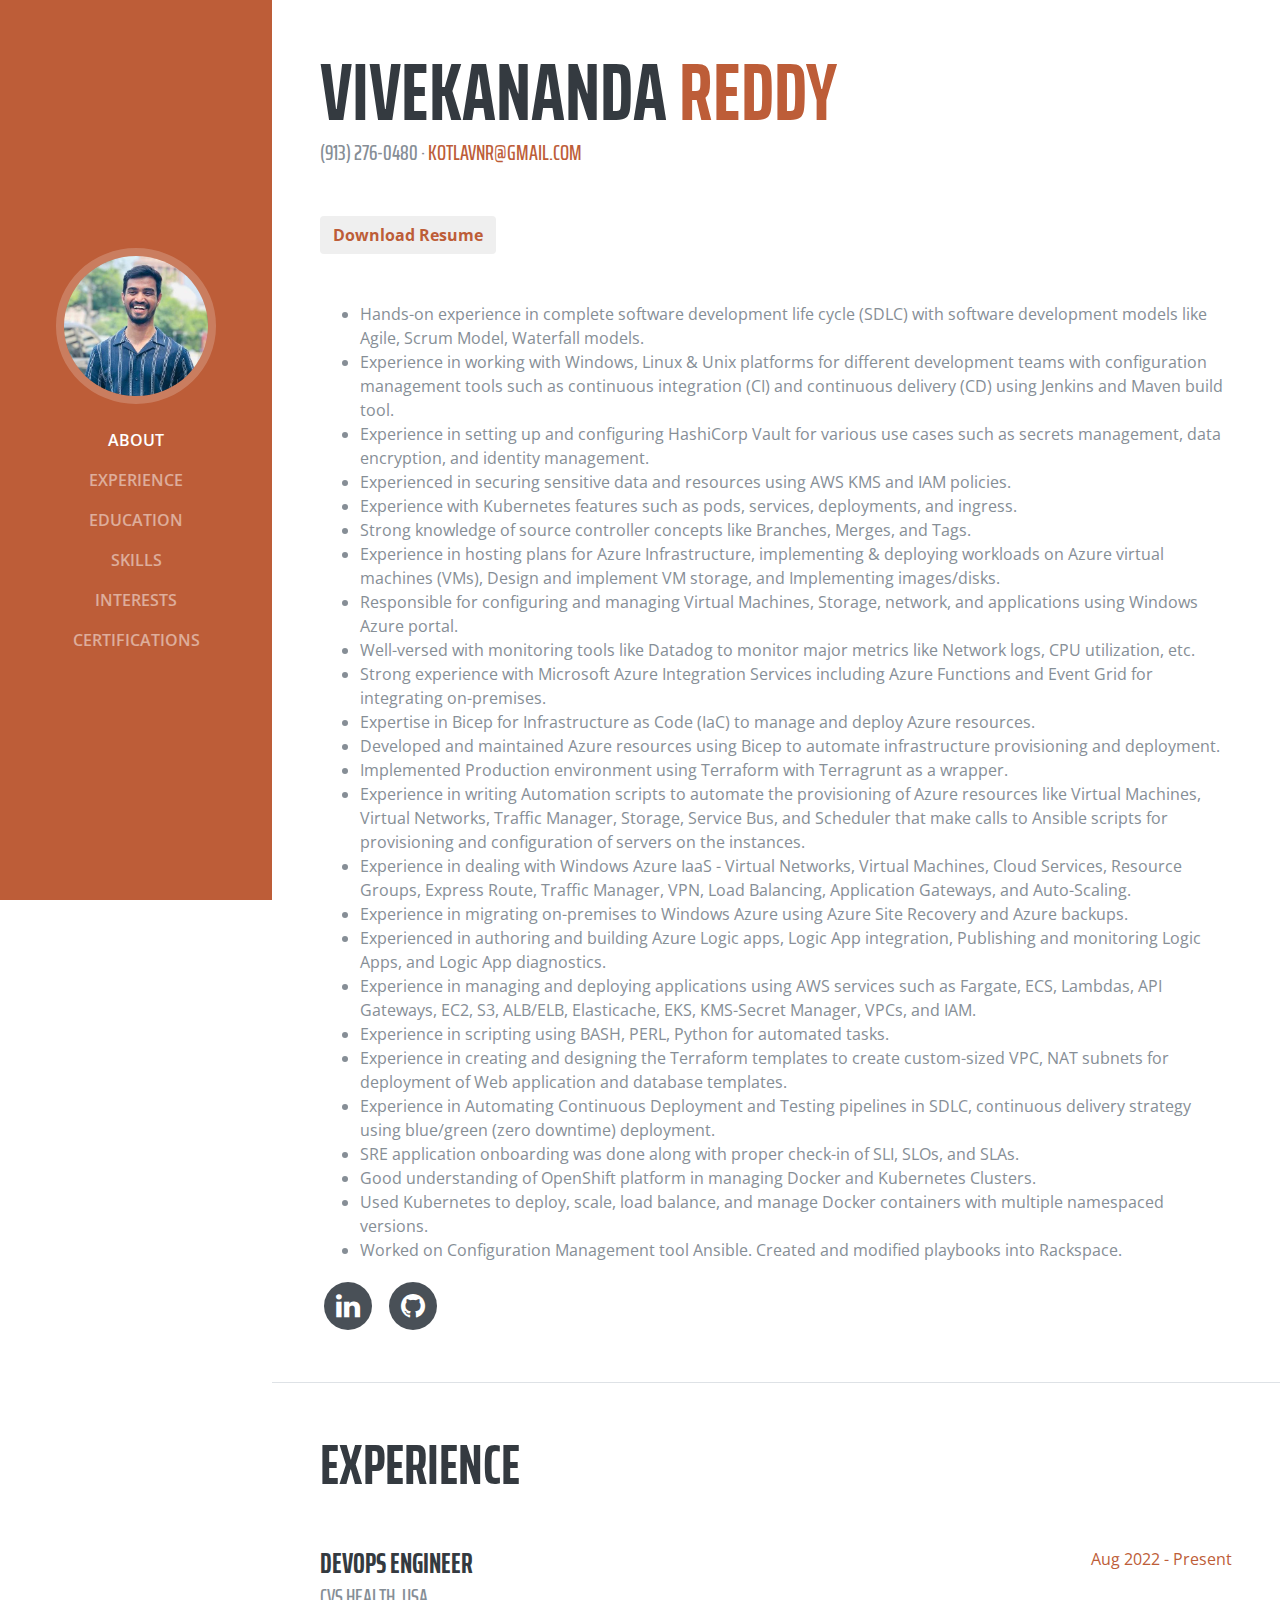
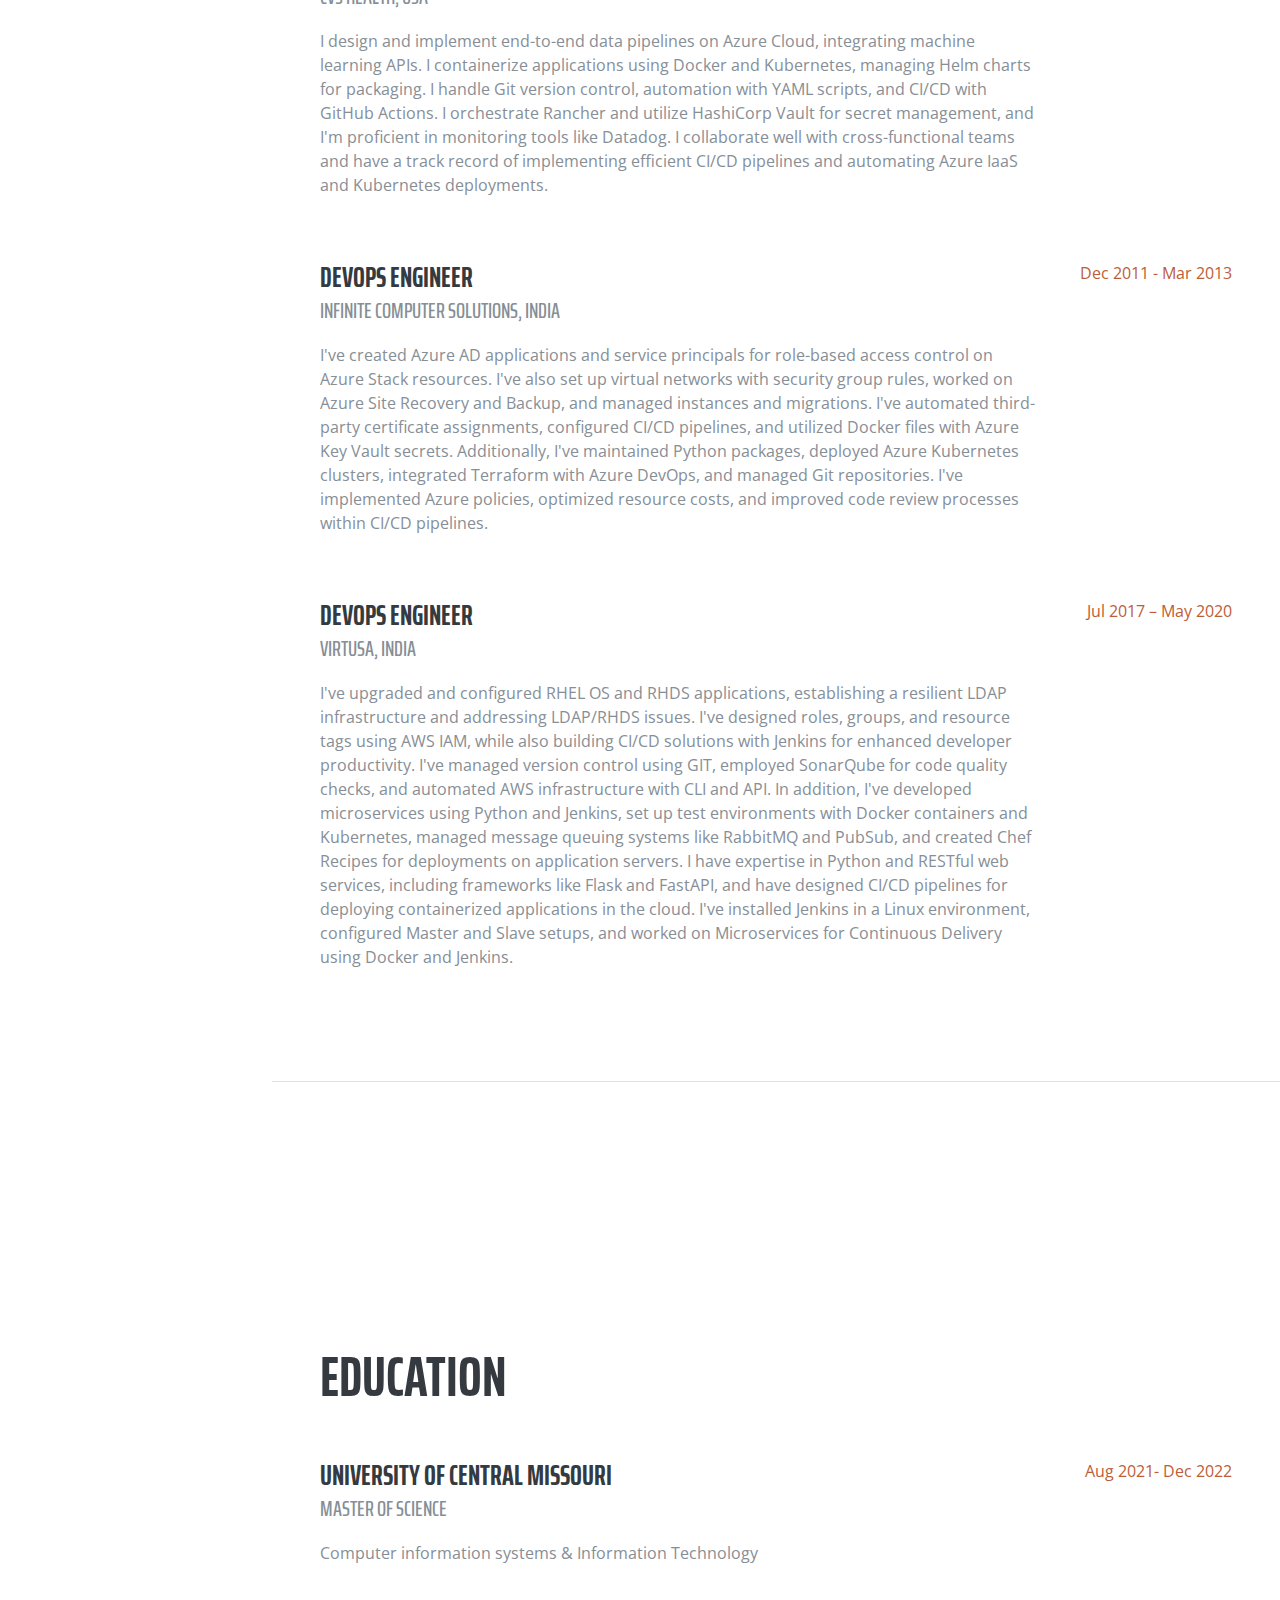
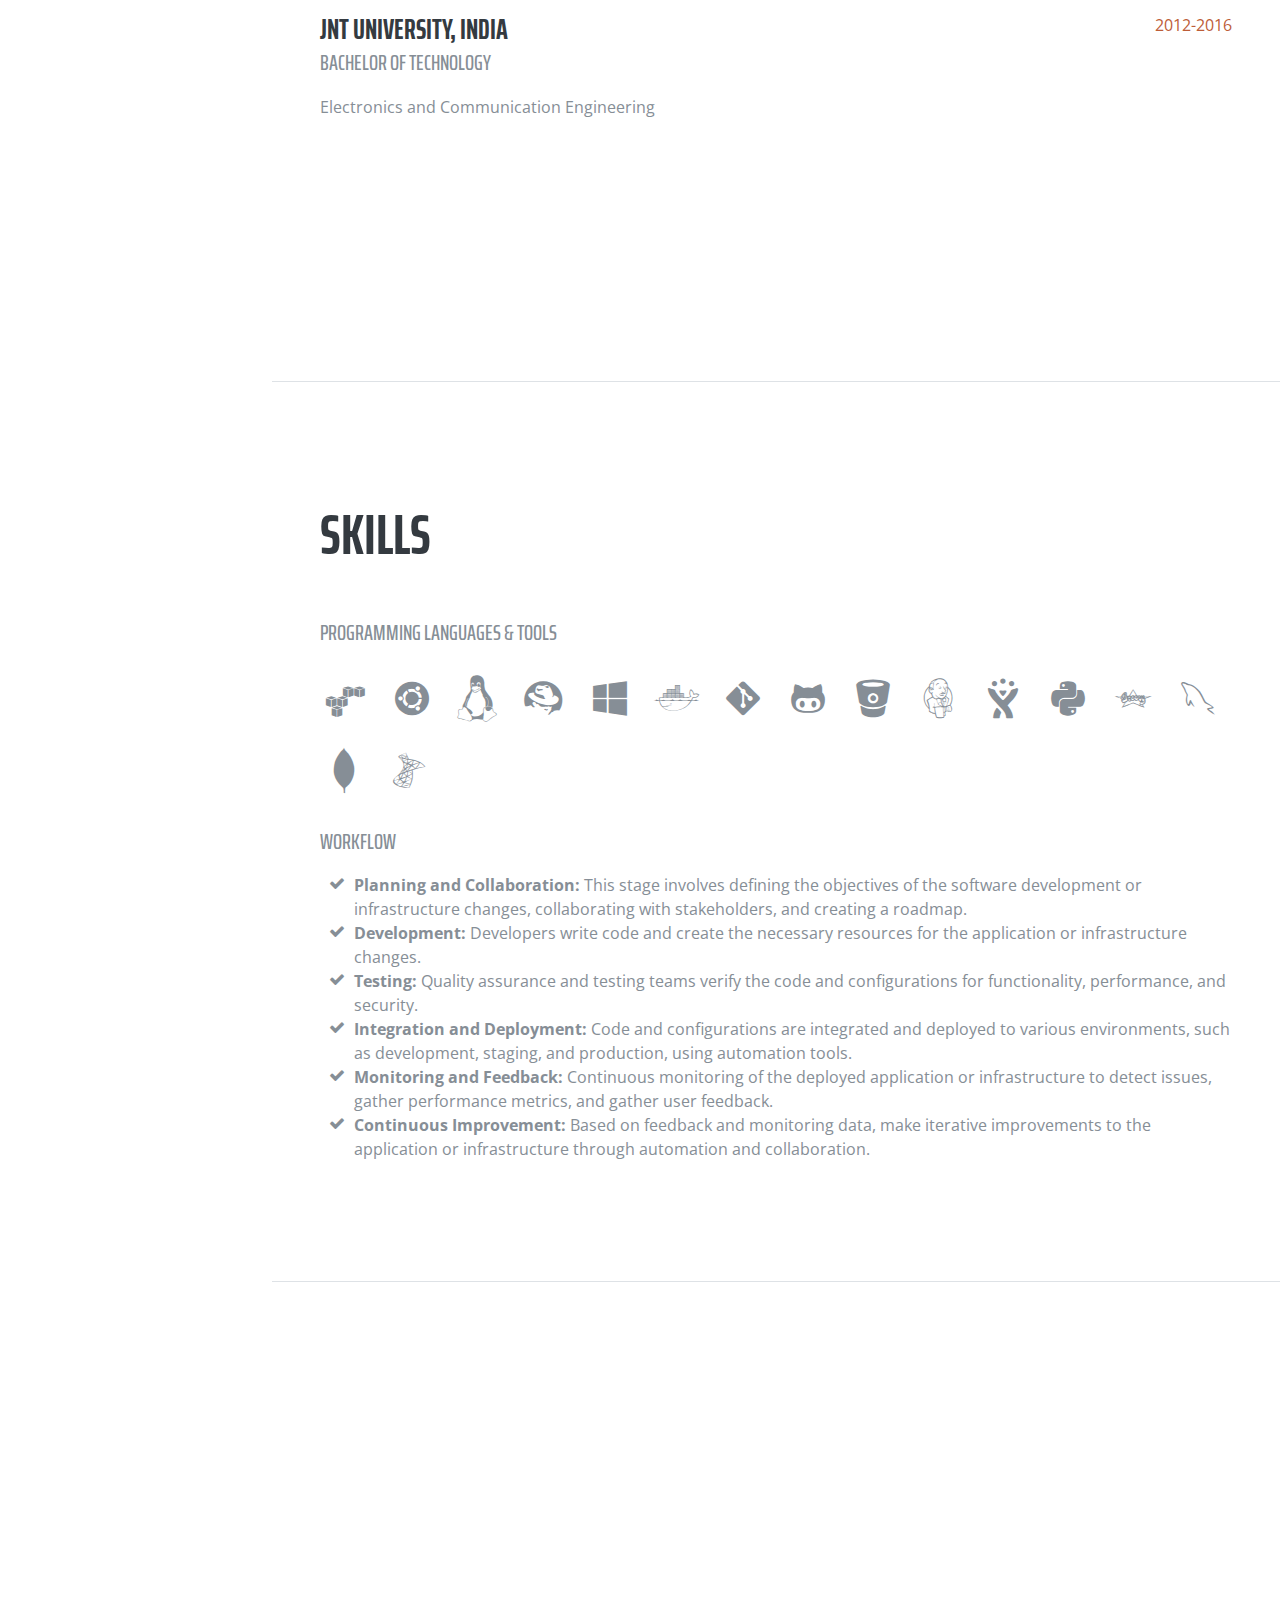
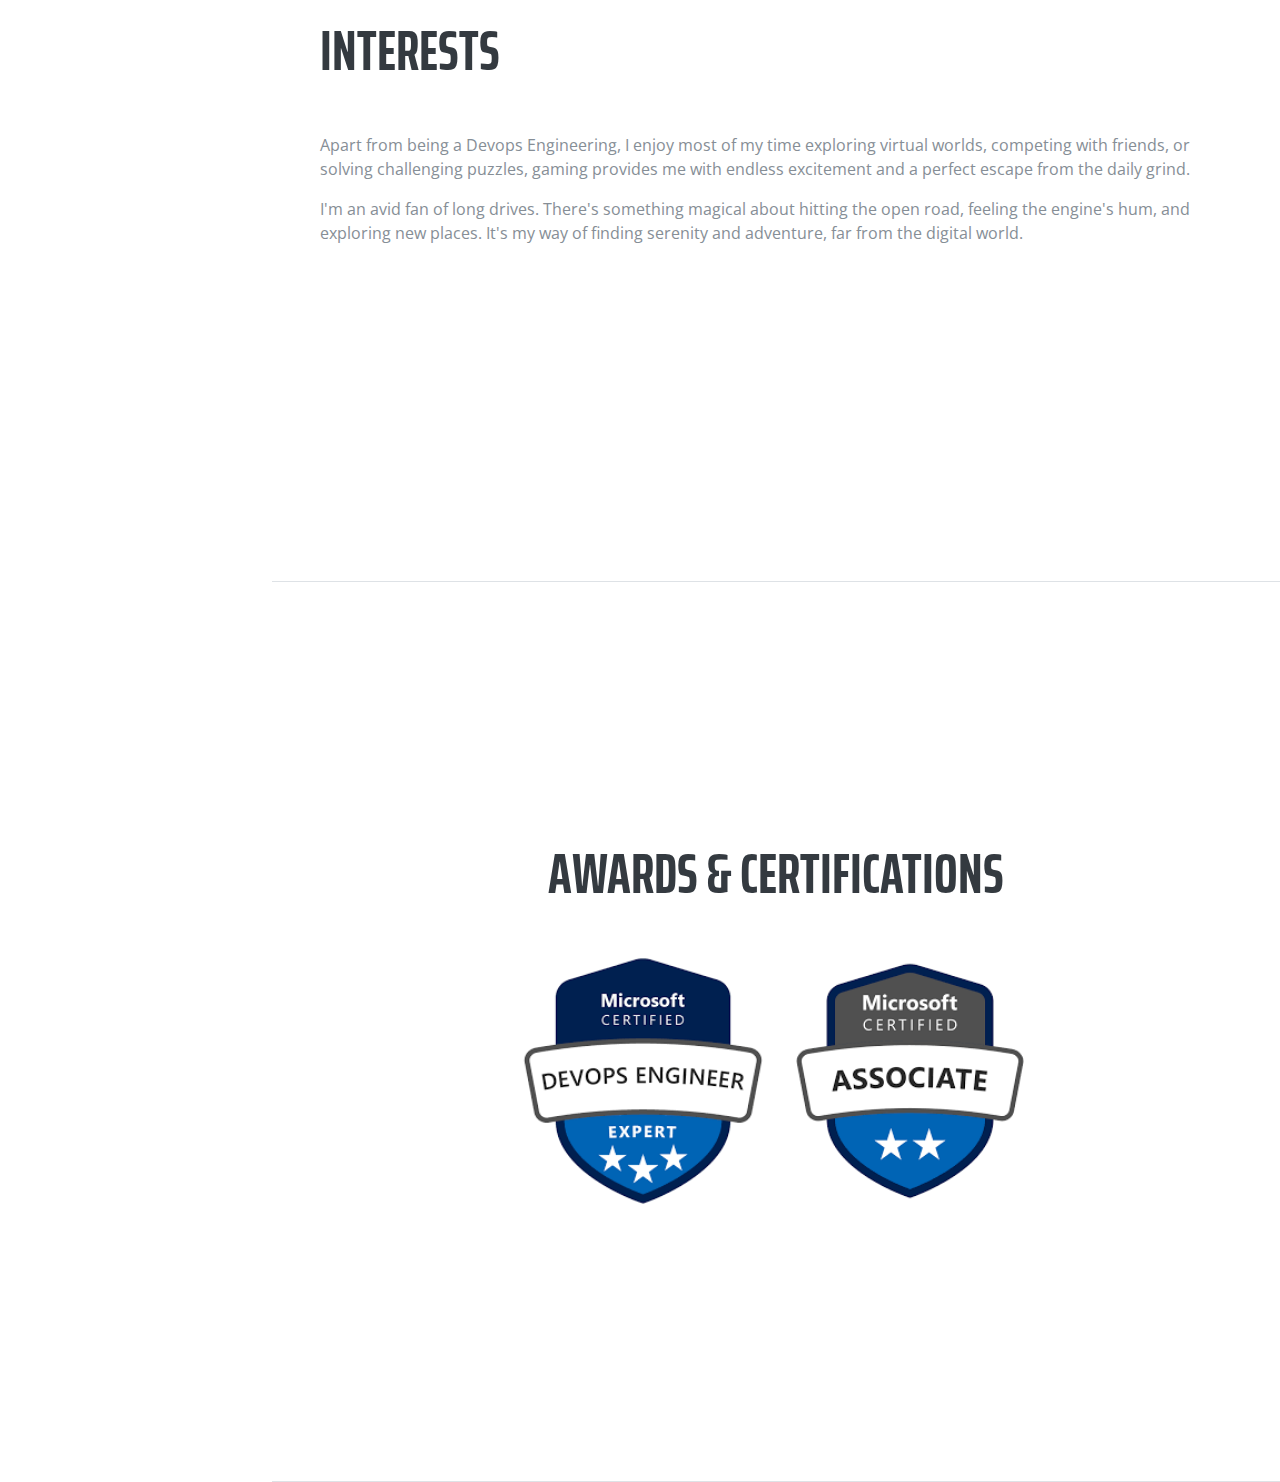
==== commit b09adf2c: "Update index.html" ====
--- a/index.html
+++ b/index.html
@@ -71,7 +71,7 @@
         <h1 class="mb-0">Vivekananda
           <span class="text-primary">Reddy</span>
         </h1>
-        <div class="subheading mb-5">7428 W. 140th terrace street apt. 2305, MO 66223 · (913) 276-0480 ·
+        <div class="subheading mb-5"> (913) 276-0480 ·
           <a href="mailto:kotlavnr@gmail.com">kotlavnr@gmail.com</a>
         </div>
         <button class="btn rounded font-weight-bold">
@@ -405,4 +405,4 @@
 
 </body>
 
-</html>+</html>
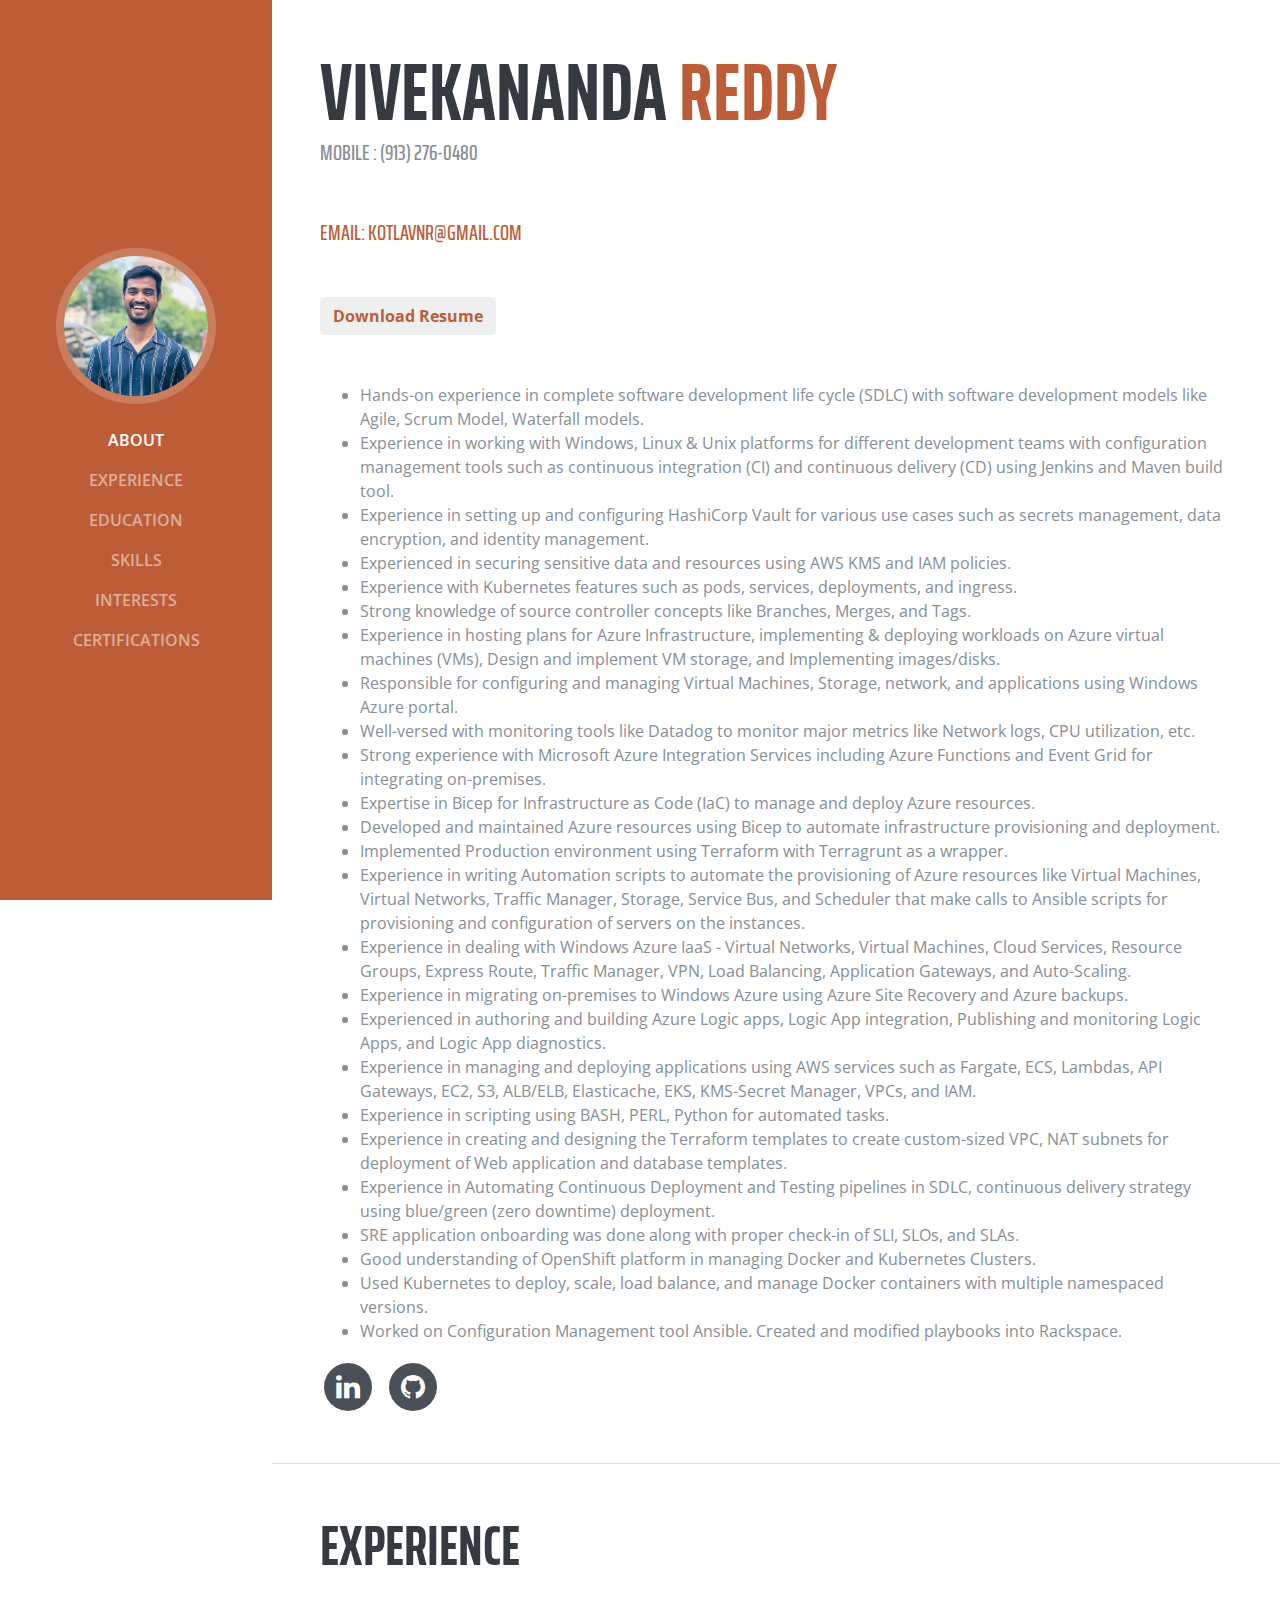
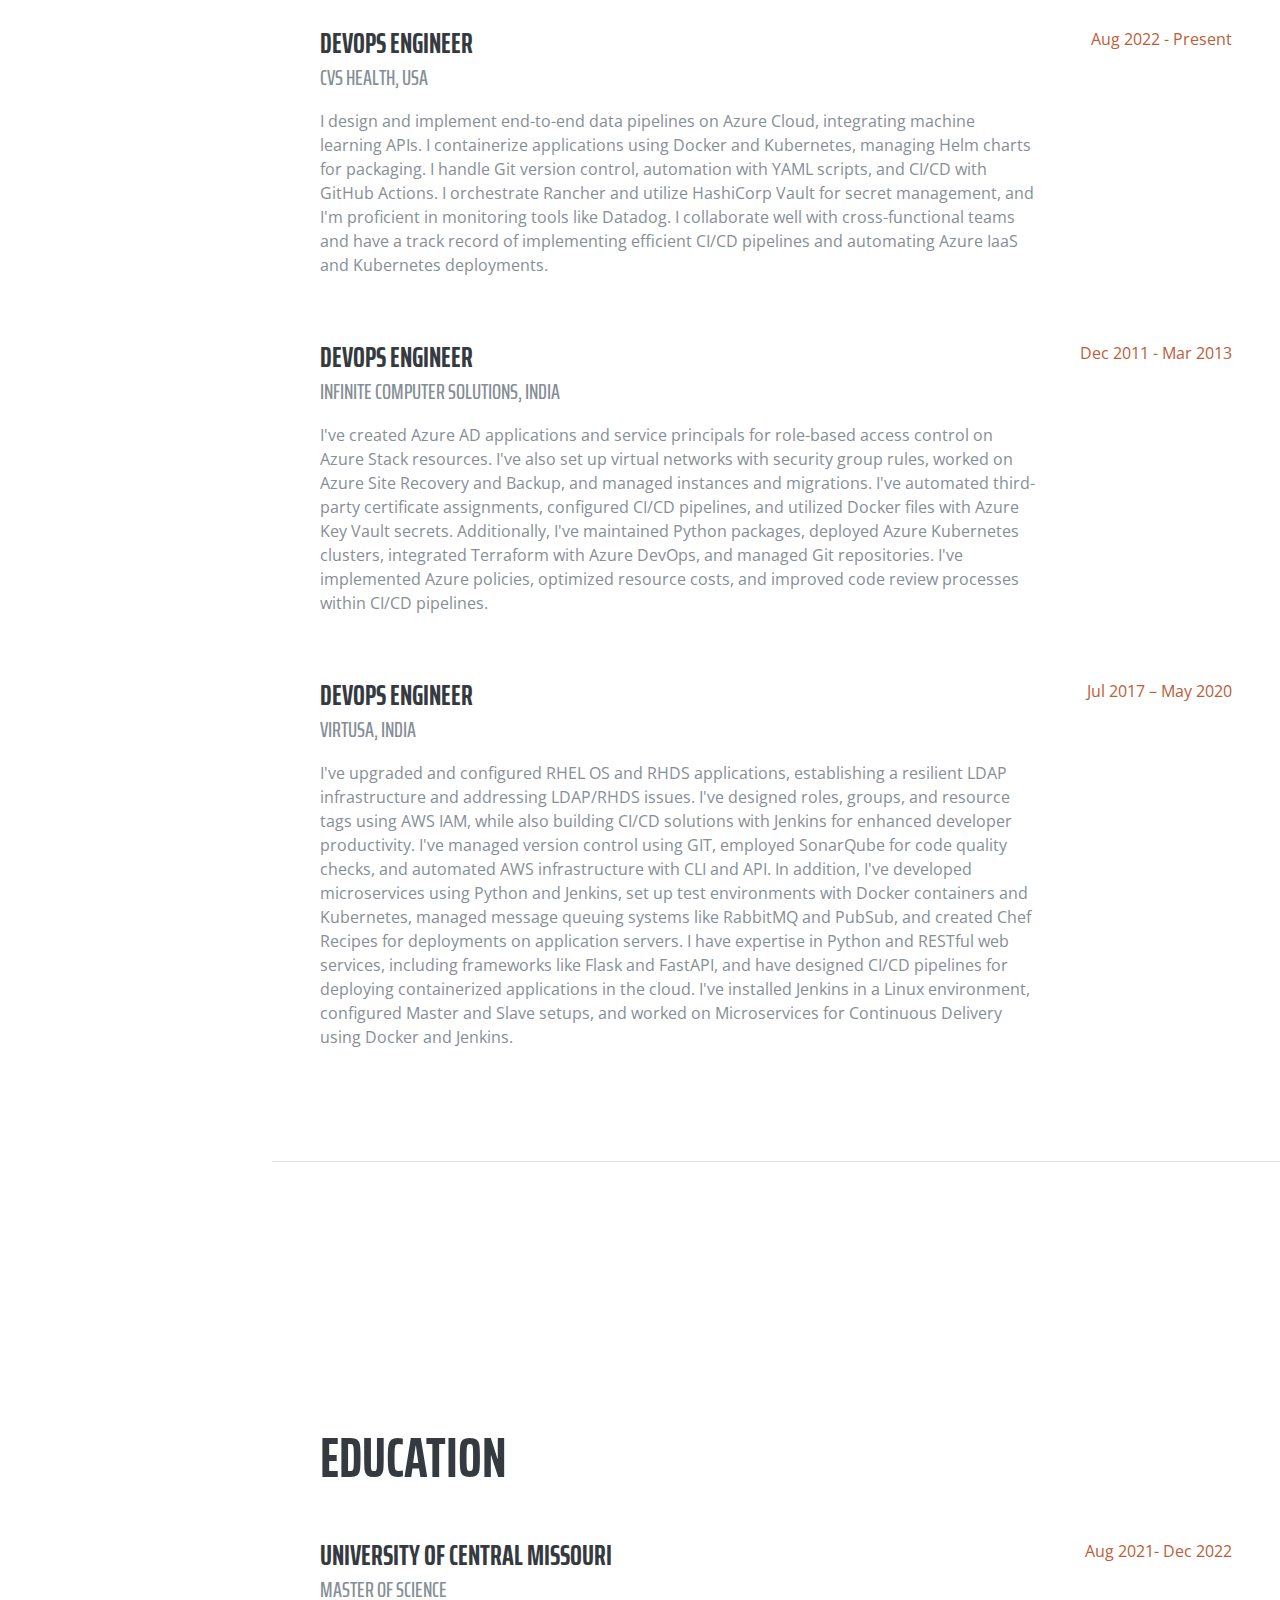
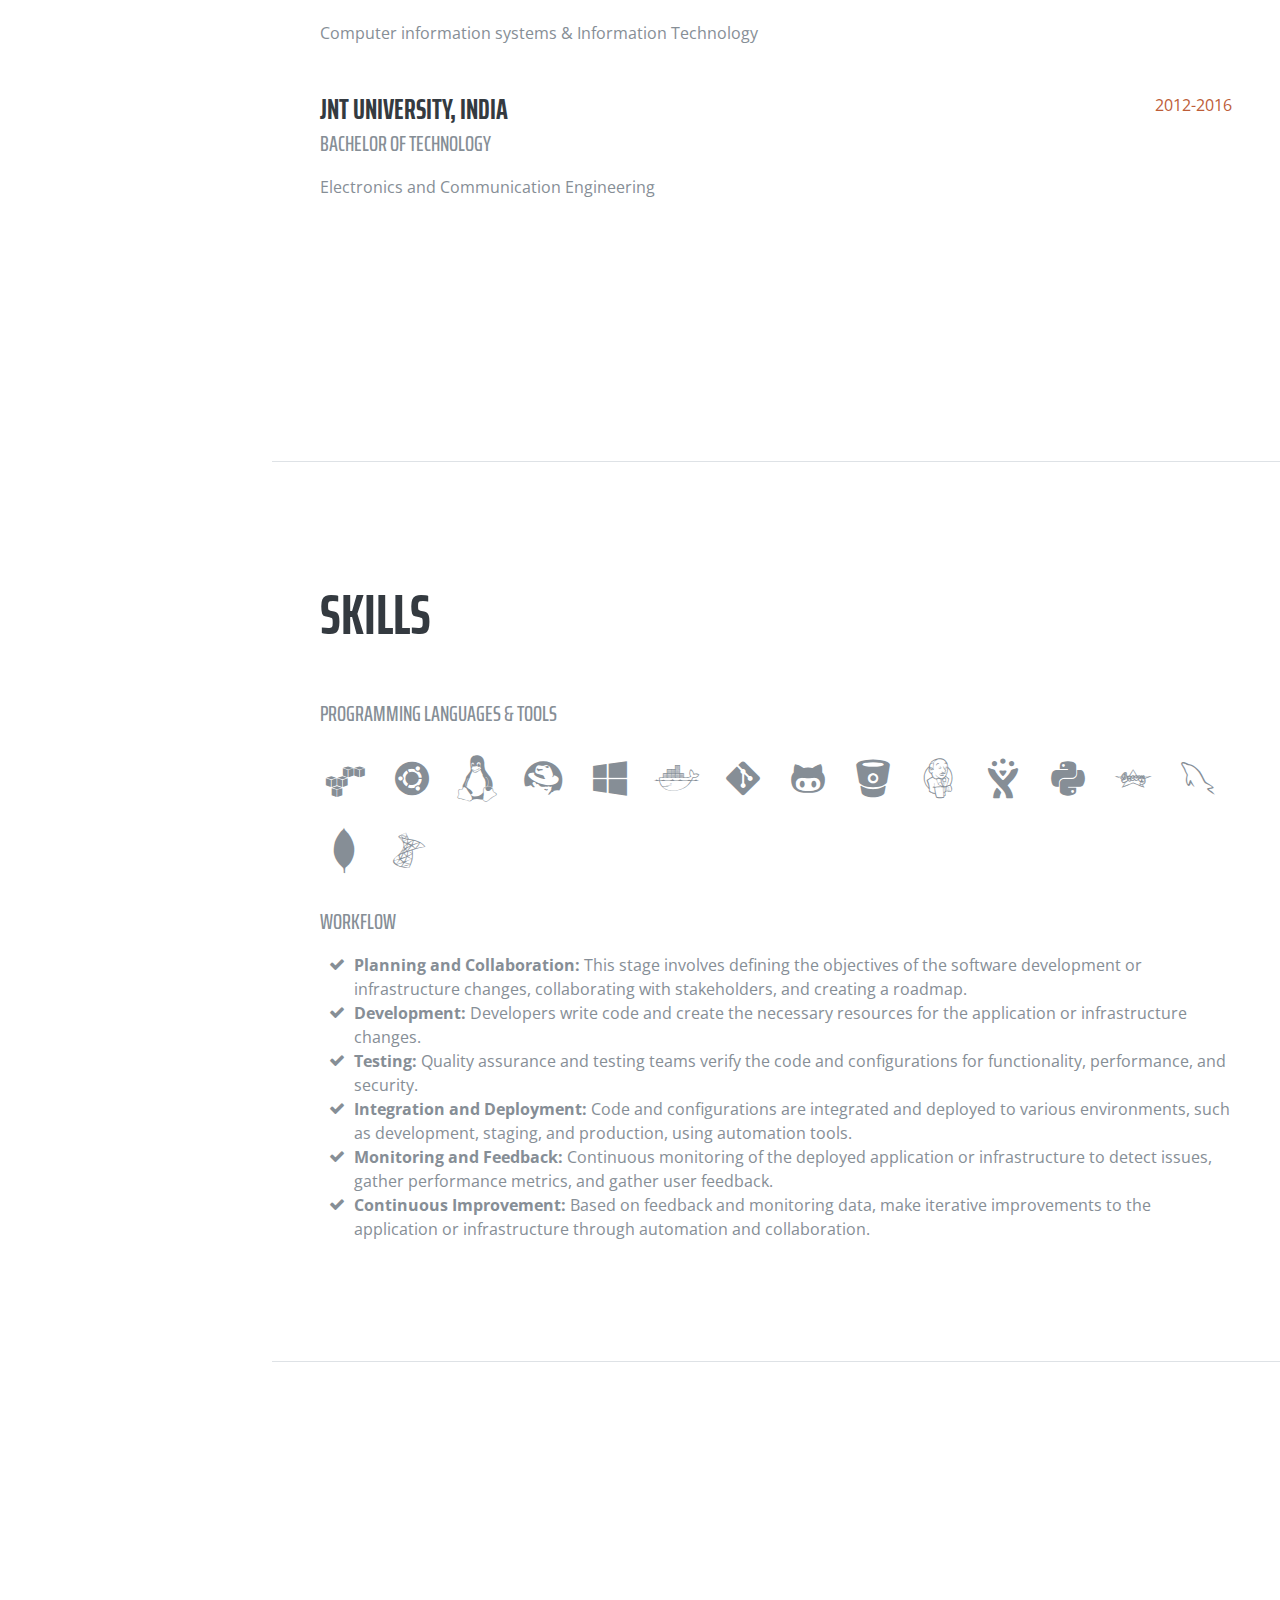
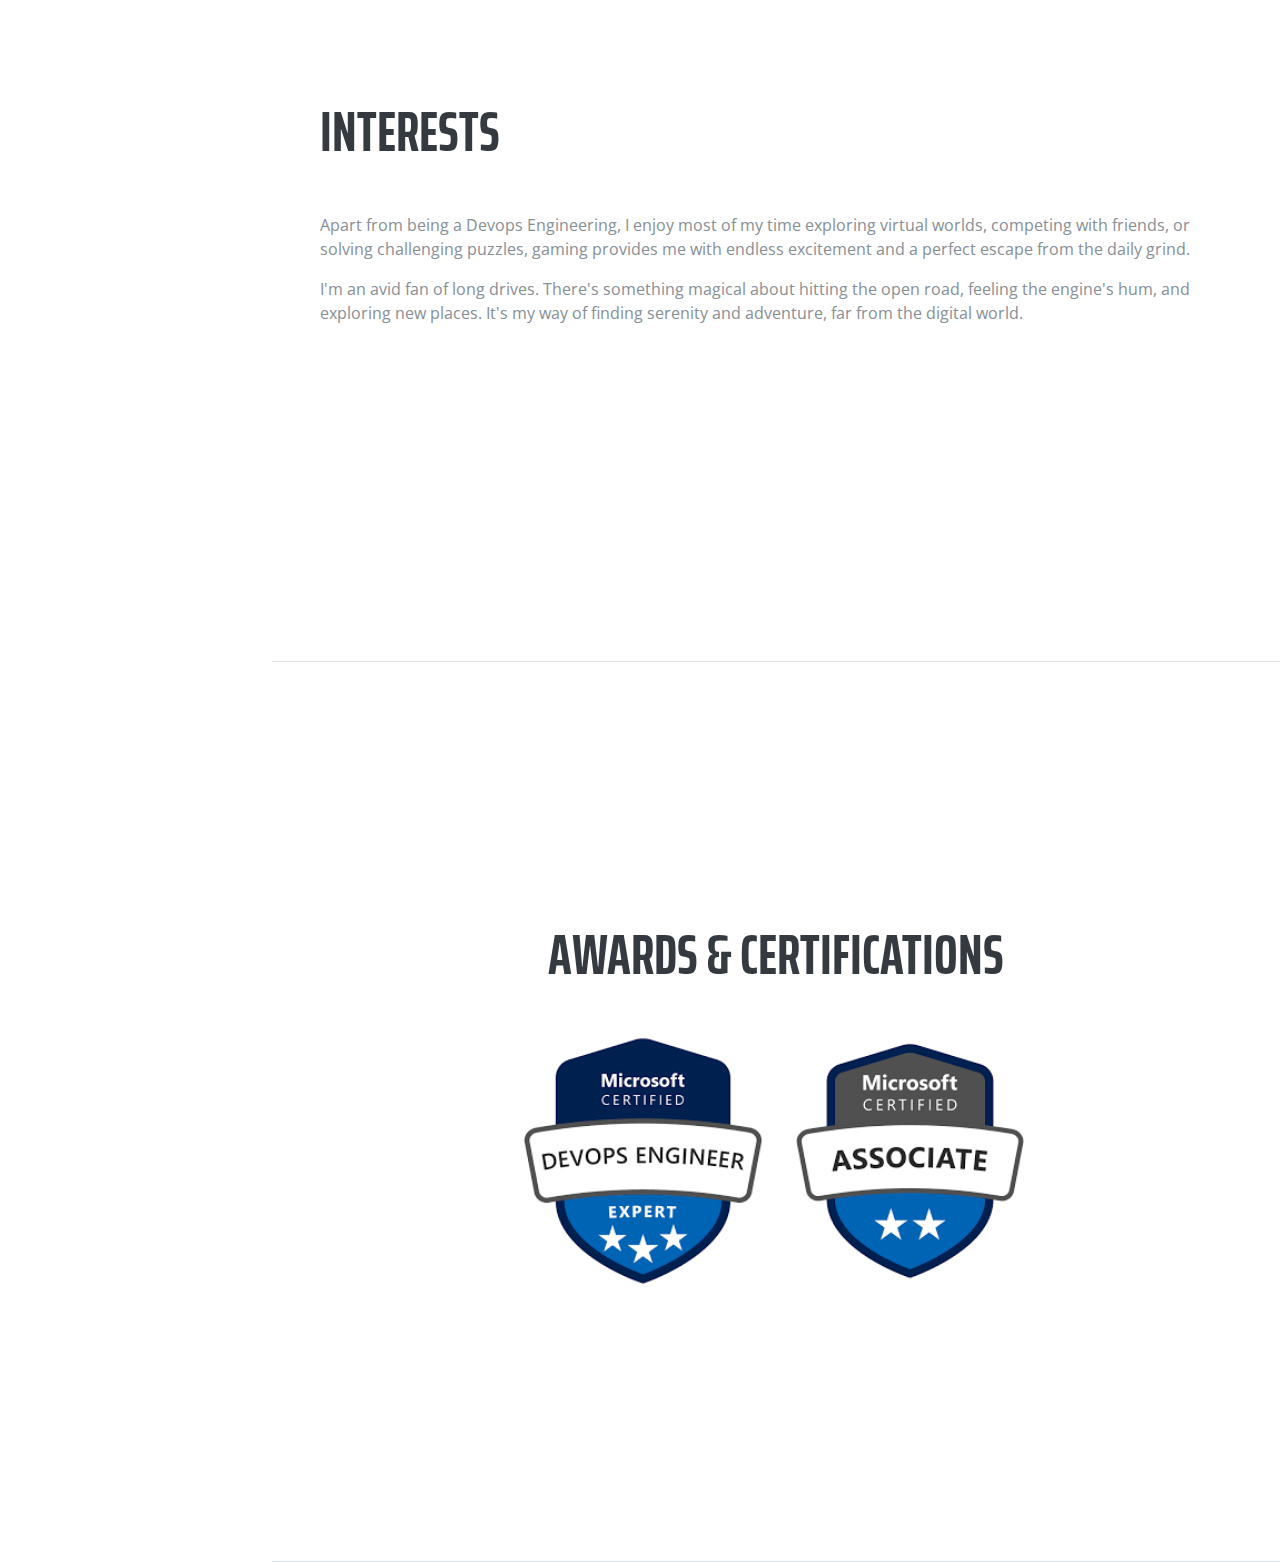
==== commit d685caaf: "Update index.html" ====
--- a/index.html
+++ b/index.html
@@ -71,8 +71,11 @@
         <h1 class="mb-0">Vivekananda
           <span class="text-primary">Reddy</span>
         </h1>
-        <div class="subheading mb-5"> (913) 276-0480 ·
-          <a href="mailto:kotlavnr@gmail.com">kotlavnr@gmail.com</a>
+        <div class="subheading mb-5">
+          <a >Mobile : (913) 276-0480</a>
+        </div>
+        <div class="subheading mb-5"> 
+          <a href="mailto:kotlavnr@gmail.com">Email: kotlavnr@gmail.com</a>
         </div>
         <button class="btn rounded font-weight-bold">
           <a href="./img/Vivek_Devops_Resume.docx" download="./img/Vivek_Devops_Resume.docx"
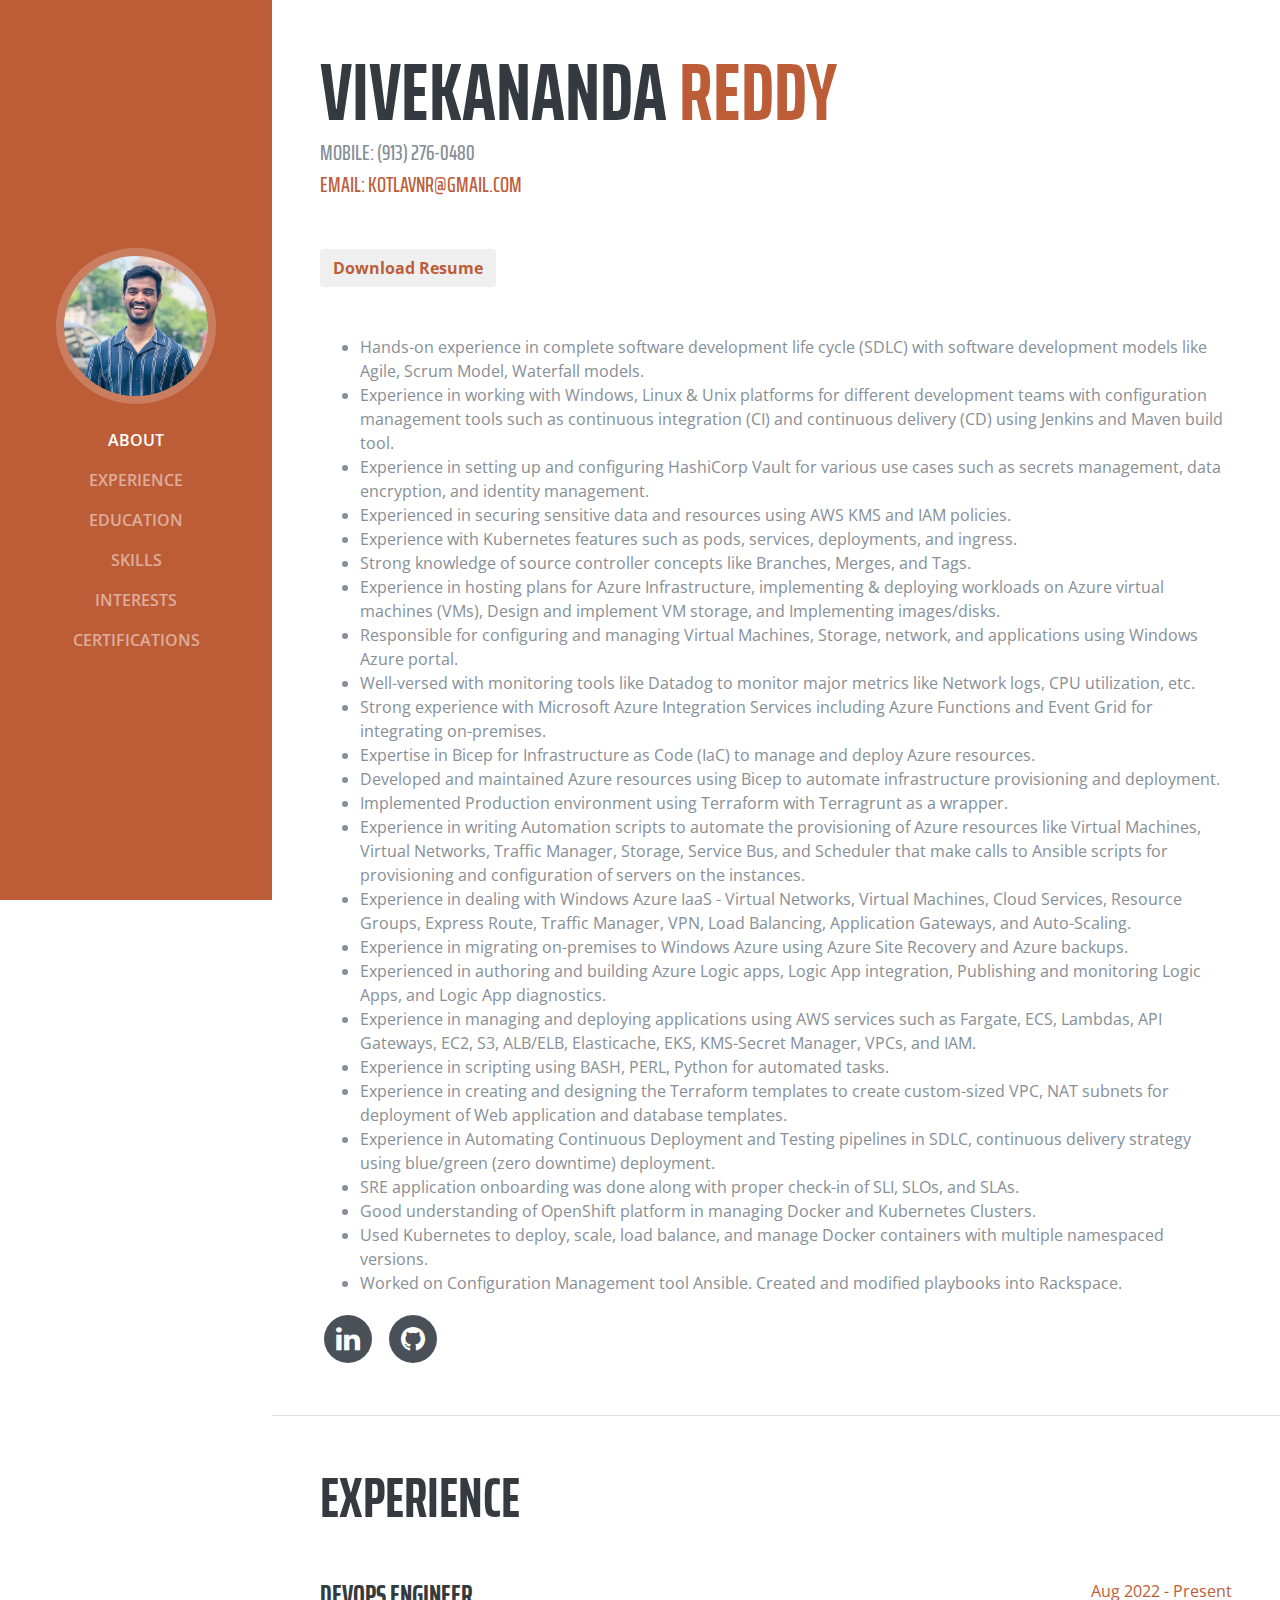
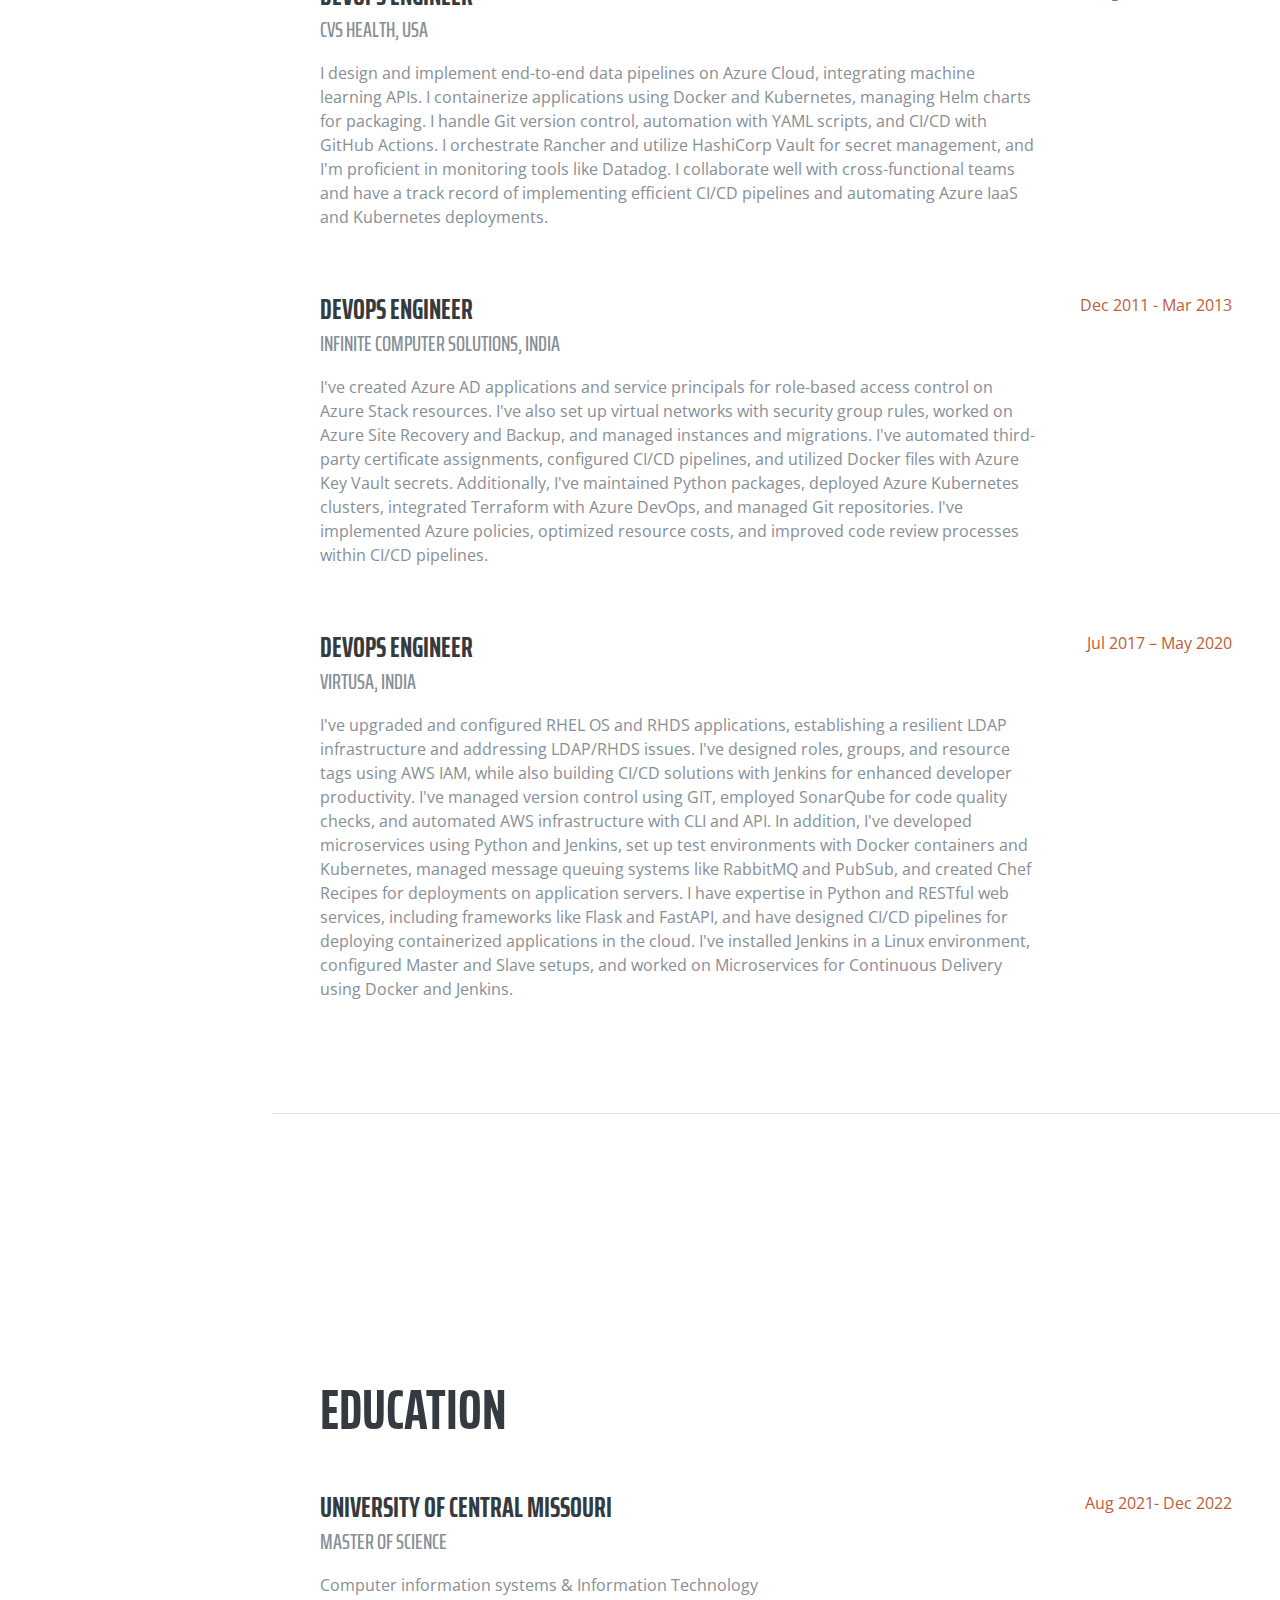
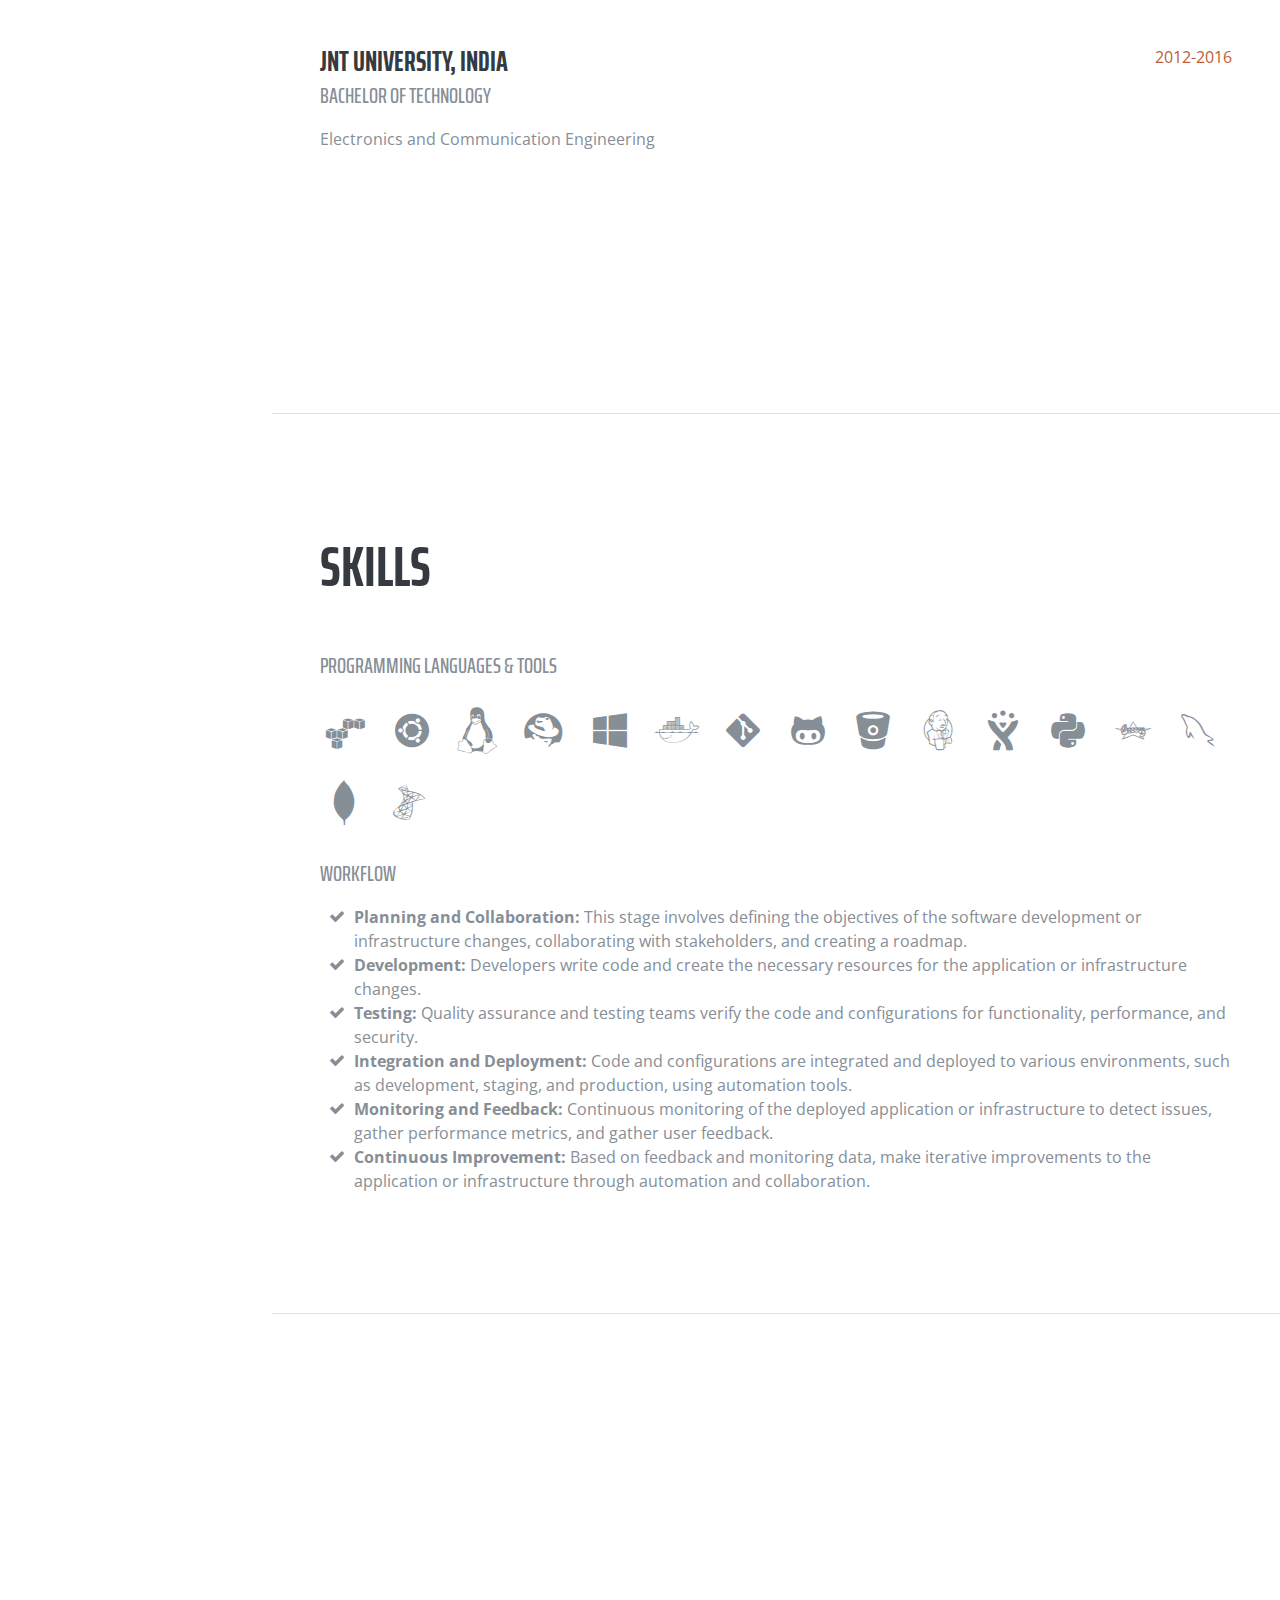
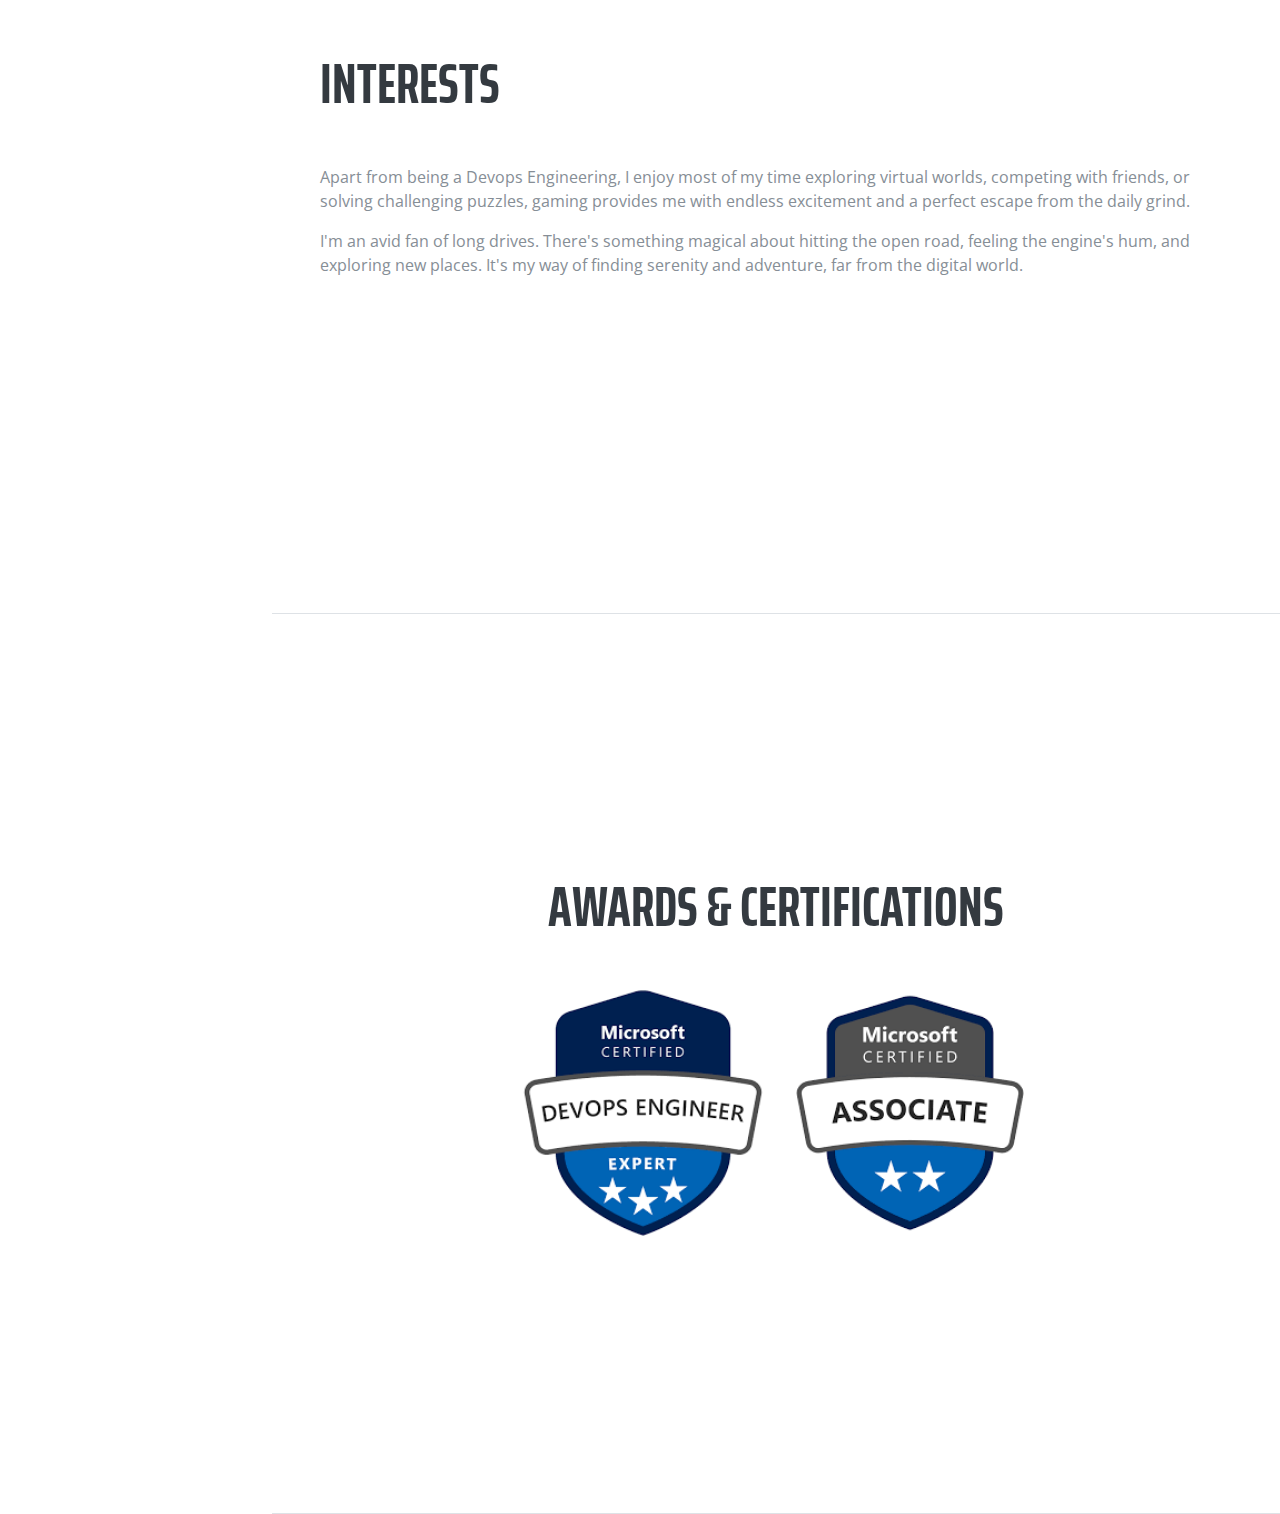
==== commit 697f2bf7: "Update index.html" ====
--- a/index.html
+++ b/index.html
@@ -71,10 +71,7 @@
         <h1 class="mb-0">Vivekananda
           <span class="text-primary">Reddy</span>
         </h1>
-        <div class="subheading mb-5">
-          <a >Mobile : (913) 276-0480</a>
-        </div>
-        <div class="subheading mb-5"> 
+        <div class="subheading mb-5">Mobile: (913) 276-0480 <br>
           <a href="mailto:kotlavnr@gmail.com">Email: kotlavnr@gmail.com</a>
         </div>
         <button class="btn rounded font-weight-bold">
